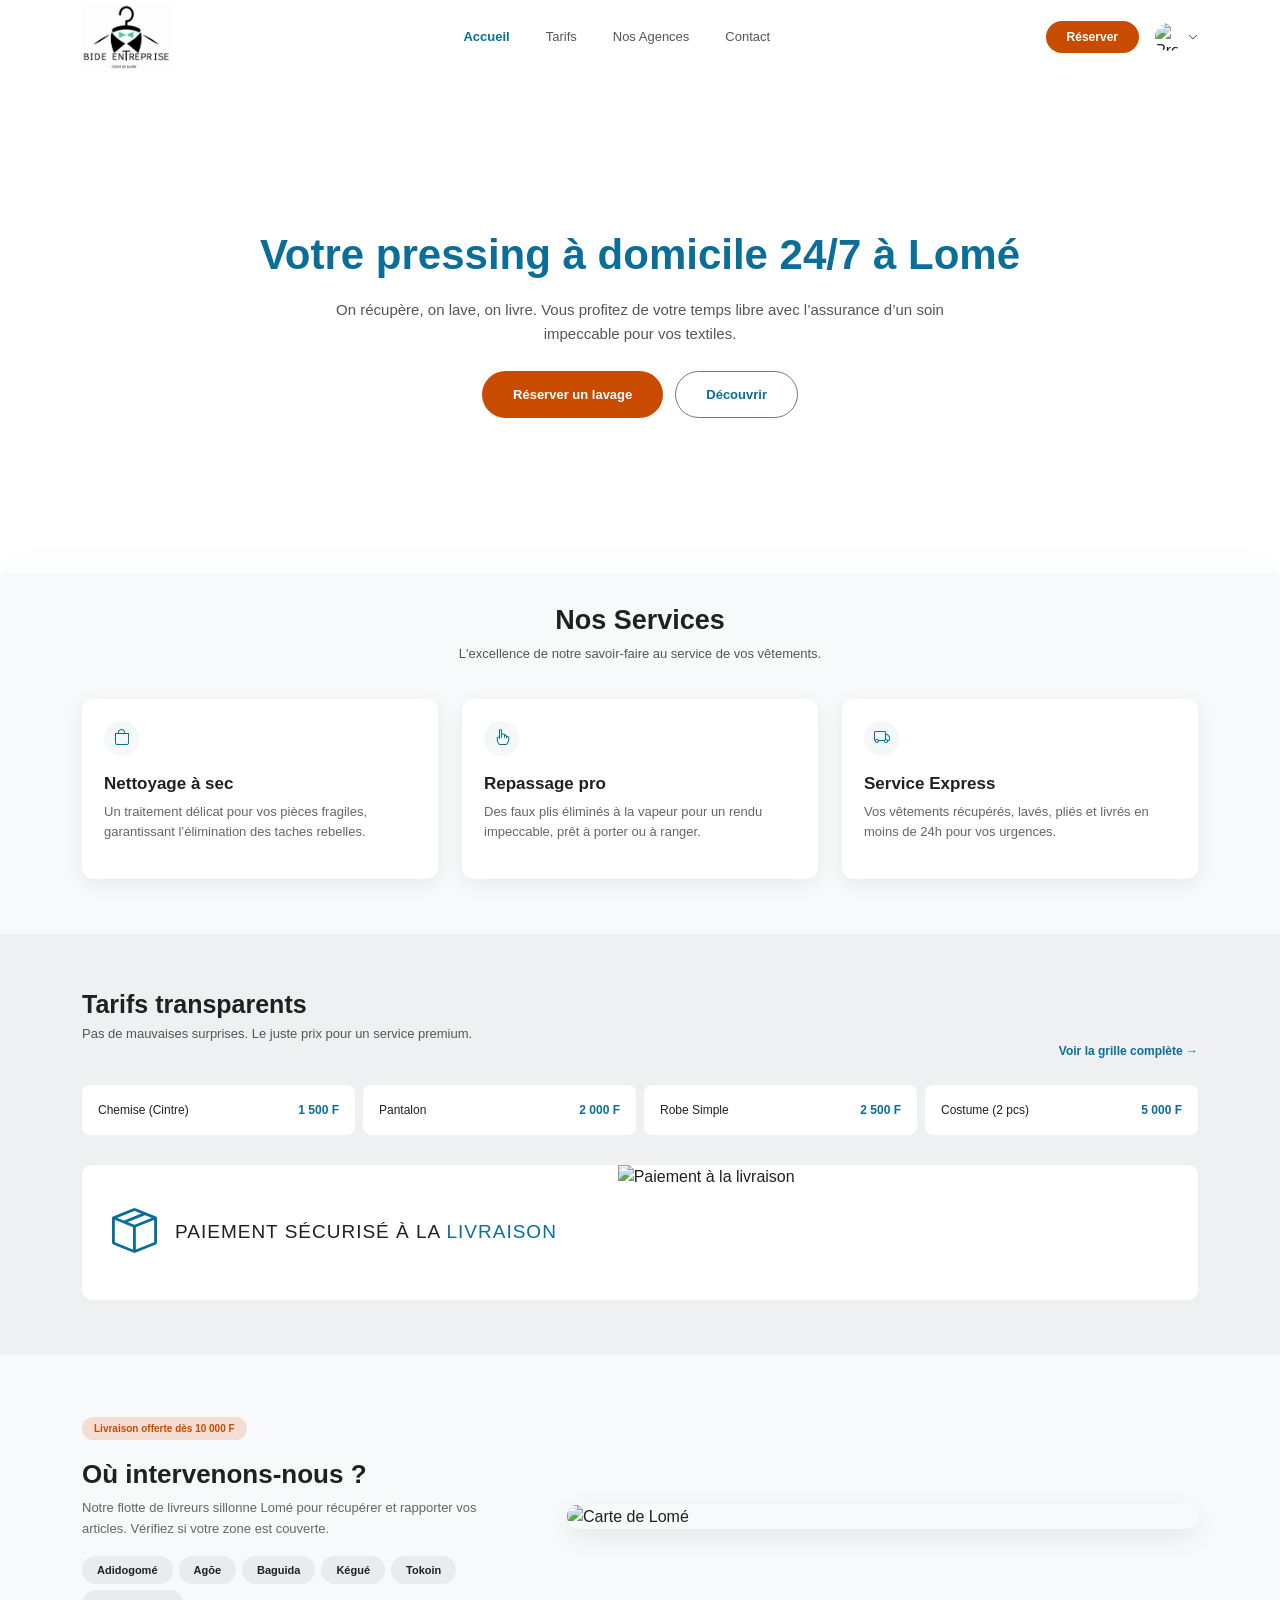
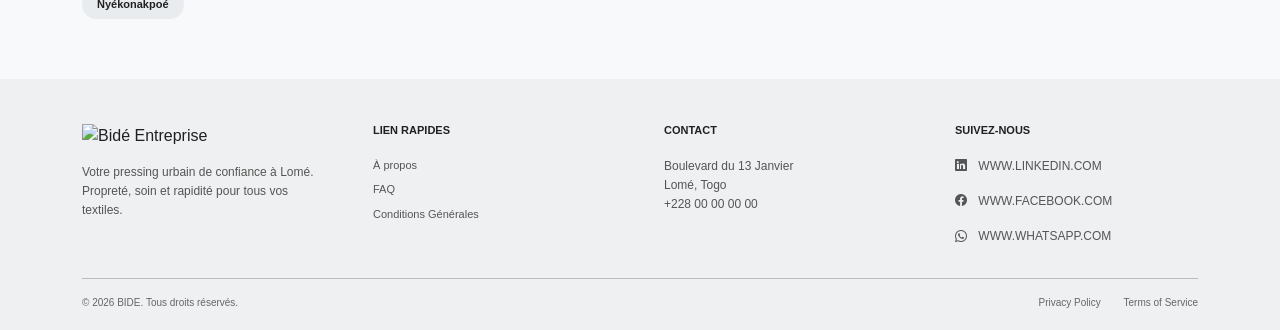
==== pages/index.html @ 41cef6f1 "création de site vitrine" ====
<!DOCTYPE html>
<html lang="fr">

<head>
    <meta charset="UTF-8">
    <meta name="viewport" content="width=device-width, initial-scale=1.0">

    <title>Bidé Entreprise</title>

    <!-- Bootstrap -->
    <link
        href="https://cdn.jsdelivr.net/npm/bootstrap@5.3.3/dist/css/bootstrap.min.css"
        rel="stylesheet"
    >

    <!-- Bootstrap Icons -->
    <link
        rel="stylesheet"
        href="https://cdn.jsdelivr.net/npm/bootstrap-icons@1.11.3/font/bootstrap-icons.min.css"
    >

    <!-- CSS personnalisé -->
    <link rel="stylesheet" href="../css/vitrine.css"> 
    <link rel="stylesheet" href="../css/nav-bar.css"
</head>

<body>

<!-- =========================
     NAVBAR
========================= -->

<nav class="navbar navbar-expand-lg bg-white">
    <div class="container">

        <!-- Logo -->
        <a class="navbar-brand" href="#">
            <img src="../assets/logo.png" alt="Bidé Entreprise" class="logo">
        </a>

        <!-- Bouton mobile -->
        <button
            class="navbar-toggler"
            type="button"
            data-bs-toggle="collapse"
            data-bs-target="#mainNavbar"
        >
            <span class="navbar-toggler-icon"></span>
        </button>

        <!-- Menu -->
        <div class="collapse navbar-collapse" id="mainNavbar">

            <ul class="navbar-nav mx-auto">

                <li class="nav-item">
                    <a class="nav-link active" href="#">
                        Accueil
                    </a>
                </li>

                <li class="nav-item">
                    <a class="nav-link" href="#">
                        Tarifs
                    </a>
                </li>

                <li class="nav-item">
                    <a class="nav-link" href="#">
                        Nos Agences
                    </a>
                </li>

                <li class="nav-item">
                    <a class="nav-link" href="#">
                        Contact
                    </a>
                </li>

            </ul>

            <!-- Partie droite -->
            <div class="navbar-right d-flex align-items-center gap-3">

                <a href="#" class="btn-reserver">
                    Réserver
                </a>

                <div class="profile">
                    <img src="images/avatar.jpg" alt="Profil">
                    <i class="bi bi-chevron-down"></i>
                </div>

            </div>

        </div>
    </div>
</nav>


<!-- =========================
     HERO
========================= -->

<section class="hero">

    <!-- Vidéo de fond -->
    <video class="hero-video" autoplay muted loop playsinline>
        <source src="../assets/video.mp4" type="video/mp4">
        Votre navigateur ne supporte pas la vidéo.
    </video>

    <!-- Voile par-dessus la vidéo -->
    <div class="hero-overlay"></div>

    <!-- Contenu -->
    <div class="container hero-content">

        <h1>
            Votre pressing à domicile 24/7 à Lomé
        </h1>

        <p>
            On récupère, on lave, on livre. Vous profitez de votre temps
            libre avec l’assurance d’un soin impeccable pour vos textiles.
        </p>

        <div class="hero-buttons">

            <a href="#" class="btn btn-primary-custom">
                Réserver un lavage
            </a>

            <a href="#" class="btn btn-outline-custom">
                Découvrir
            </a>

        </div>

    </div>

</section>


<!-- =========================
     SERVICES
========================= -->

<section class="services-section">

    <div class="container">

        <div class="section-title text-center">

            <h2>Nos Services</h2>

            <p>
                L'excellence de notre savoir-faire au service de vos vêtements.
            </p>

        </div>

        <div class="row g-4">

            <!-- Service 1 -->
            <div class="col-md-6 col-lg-4">

                <div class="service-card">

                    <div class="service-icon">
                        <i class="bi bi-bag"></i>
                    </div>

                    <h3>Nettoyage à sec</h3>

                    <p>
                        Un traitement délicat pour vos pièces fragiles,
                        garantissant l’élimination des taches rebelles.
                    </p>

                </div>

            </div>


            <!-- Service 2 -->
            <div class="col-md-6 col-lg-4">

                <div class="service-card">

                    <div class="service-icon">
                        <i class="bi bi-hand-index"></i>
                    </div>

                    <h3>Repassage pro</h3>

                    <p>
                        Des faux plis éliminés à la vapeur pour un rendu
                        impeccable, prêt à porter ou à ranger.
                    </p>

                </div>

            </div>


            <!-- Service 3 -->
            <div class="col-md-6 col-lg-4">

                <div class="service-card">

                    <div class="service-icon">
                        <i class="bi bi-truck"></i>
                    </div>

                    <h3>Service Express</h3>

                    <p>
                        Vos vêtements récupérés, lavés, pliés et livrés
                        en moins de 24h pour vos urgences.
                    </p>

                </div>

            </div>

        </div>

    </div>

</section>


<!-- =========================
     TARIFS
========================= -->

<section class="pricing-section">

    <div class="container">

        <div class="pricing-header">

            <div>
                <h2>Tarifs transparents</h2>

                <p>
                    Pas de mauvaises surprises. Le juste prix pour un service premium.
                </p>
            </div>

            <a href="#">
                Voir la grille complète →
            </a>

        </div>


        <div class="row g-2">

            <div class="col-6 col-lg-3">
                <div class="price-card">
                    <span>Chemise (Cintre)</span>
                    <strong>1 500 F</strong>
                </div>
            </div>

            <div class="col-6 col-lg-3">
                <div class="price-card">
                    <span>Pantalon</span>
                    <strong>2 000 F</strong>
                </div>
            </div>

            <div class="col-6 col-lg-3">
                <div class="price-card">
                    <span>Robe Simple</span>
                    <strong>2 500 F</strong>
                </div>
            </div>

            <div class="col-6 col-lg-3">
                <div class="price-card">
                    <span>Costume (2 pcs)</span>
                    <strong>5 000 F</strong>
                </div>
            </div>

        </div>


        <!-- Paiement -->
        <div class="payment-banner">

            <div class="payment-content">

                <div class="payment-icon">
                    <i class="bi bi-box-seam"></i>
                </div>

                <div>
                    <h3>
                        PAIEMENT SÉCURISÉ À LA
                        <span>LIVRAISON</span>
                    </h3>
                </div>

            </div>

            <img
                src="images/paiement-livraison.png"
                alt="Paiement à la livraison"
            >

        </div>

    </div>

</section>


<!-- =========================
     ZONE D'INTERVENTION
========================= -->

<section class="location-section">

    <div class="container">

        <div class="row align-items-center g-5">

            <div class="col-lg-5">

                <span class="location-badge">
                    Livraison offerte dès 10 000 F
                </span>

                <h2>
                    Où intervenons-nous ?
                </h2>

                <p>
                    Notre flotte de livreurs sillonne Lomé pour récupérer
                    et rapporter vos articles. Vérifiez si votre zone est couverte.
                </p>

                <div class="zones">

                    <span>Adidogomé</span>
                    <span>Agōe</span>
                    <span>Baguida</span>
                    <span>Kégué</span>
                    <span>Tokoin</span>
                    <span>Nyékonakpoé</span>

                </div>

            </div>


            <div class="col-lg-7">

                <div class="map-container">

                    <img
                        src="images/map.png"
                        alt="Carte de Lomé"
                    >

                </div>

            </div>

        </div>

    </div>

</section>


<!-- =========================
     FOOTER
========================= -->

<footer class="footer">

    <div class="container">

        <div class="row g-5">

            <!-- Logo -->
            <div class="col-lg-3">

                <img
                    src="images/logo.png"
                    alt="Bidé Entreprise"
                    class="footer-logo"
                >

                <p>
                    Votre pressing urbain de confiance à Lomé.
                    Propreté, soin et rapidité pour tous vos textiles.
                </p>

            </div>


            <!-- Liens -->
            <div class="col-lg-3">

                <h4>LIEN RAPIDES</h4>

                <ul>
                    <li>À propos</li>
                    <li>FAQ</li>
                    <li>Conditions Générales</li>
                </ul>

            </div>


            <!-- Contact -->
            <div class="col-lg-3">

                <h4>CONTACT</h4>

                <p>
                    Boulevard du 13 Janvier<br>
                    Lomé, Togo<br>
                    +228 00 00 00 00
                </p>

            </div>


            <!-- Réseaux -->
            <div class="col-lg-3">

                <h4>SUIVEZ-NOUS</h4>

                <p>
                    <i class="bi bi-linkedin"></i>
                    WWW.LINKEDIN.COM
                </p>

                <p>
                    <i class="bi bi-facebook"></i>
                    WWW.FACEBOOK.COM
                </p>

                <p>
                    <i class="bi bi-whatsapp"></i>
                    WWW.WHATSAPP.COM
                </p>

            </div>

        </div>


        <hr>

        <div class="footer-bottom">

            <span>
                © 2026 BIDE. Tous droits réservés.
            </span>

            <div>
                <a href="#">Privacy Policy</a>
                <a href="#">Terms of Service</a>
            </div>

        </div>

    </div>

</footer>


<!-- Bootstrap JS -->
<script
    src="https://cdn.jsdelivr.net/npm/bootstrap@5.3.3/dist/js/bootstrap.bundle.min.js">
</script>

</body>
</html>
---- css/vitrine.css ----
/* =========================
   VARIABLES
========================= */

:root {
    --primary: #0B6E99;
    --orange: #C94B00;
    --dark: #202020;
    --text: #555;
    --light: #f5f7f8;
}


/* =========================
   GENERAL
========================= */

* {
    box-sizing: border-box;
}

body {
    margin: 0;
    font-family: Arial, sans-serif;
    color: var(--dark);
    background: #fff;
}

a {
    text-decoration: none;
}

/* =========================
   HERO
========================= */

.hero {
    min-height: 500px;
    position: relative;
    overflow: hidden;

    display: flex;
    align-items: center;
    justify-content: center;

    text-align: center;
}

.hero-video {
    position: absolute;

    top: 0;
    left: 0;

    width: 100%;
    height: 100%;

    object-fit: cover;

    z-index: 0;
}

.hero-overlay {
    position: absolute;

    top: 0;
    left: 0;

    width: 100%;
    height: 100%;

    background: rgba(255, 255, 255, 0.65);

    z-index: 1;
}

.hero-content {
    position: relative;
    z-index: 2;
}


.hero h1 {
    color: var(--primary);
    font-size: 42px;
    font-weight: 800;
    margin-bottom: 18px;
}

.hero p {
    max-width: 650px;
    margin: 0 auto 25px;
    color: #555;
    font-size: 15px;
    line-height: 1.6;
}

.hero-buttons {
    display: flex;
    justify-content: center;
    gap: 12px;
}

.btn-primary-custom {
    background: var(--orange);
    color: #fff;
    padding: 13px 30px;
    border-radius: 30px;
    font-size: 13px;
    font-weight: 600;
}

.btn-outline-custom {
    border: 1px solid #777;
    color: var(--primary);
    background: #fff;
    padding: 13px 30px;
    border-radius: 30px;
    font-size: 13px;
    font-weight: 600;
}

.btn-primary-custom:hover {
    background: #a93e00;
    color: #fff;
}


/* =========================
   SERVICES
========================= */

.services-section {
    background: #f7f9fa;
    padding: 55px 0;
    border-radius: 35px 35px 0 0;
    margin-top: -25px;
    position: relative;
}

.section-title {
    margin-bottom: 35px;
}

.section-title h2 {
    font-size: 27px;
    font-weight: 700;
}

.section-title p {
    font-size: 13px;
    color: var(--text);
}


.service-card {
    background: #fff;
    padding: 22px;
    border-radius: 12px;
    height: 100%;

    box-shadow: 0 5px 20px rgba(0,0,0,0.07);
}

.service-icon {
    width: 35px;
    height: 35px;

    border-radius: 50%;

    background: #f4f8f9;

    display: flex;
    align-items: center;
    justify-content: center;

    color: var(--primary);

    margin-bottom: 18px;
}

.service-card h3 {
    font-size: 17px;
    font-weight: 700;
}

.service-card p {
    font-size: 13px;
    color: #666;
    line-height: 1.5;
}


/* =========================
   TARIFS
========================= */

.pricing-section {
    background: #eef0f1;
    padding: 55px 0;
}

.pricing-header {
    display: flex;
    justify-content: space-between;
    align-items: end;

    margin-bottom: 25px;
}

.pricing-header h2 {
    font-size: 25px;
    font-weight: 700;
    margin-bottom: 5px;
}

.pricing-header p {
    font-size: 13px;
    color: #555;
}

.pricing-header a {
    color: var(--primary);
    font-size: 12px;
    font-weight: 600;
}


/* Price card */

.price-card {
    background: #fff;
    padding: 16px;

    border-radius: 8px;

    display: flex;
    align-items: center;
    justify-content: space-between;

    font-size: 12px;
}

.price-card strong {
    color: var(--primary);
}


/* =========================
   PAYMENT
========================= */

.payment-banner {
    margin-top: 30px;

    background: #fff;

    border-radius: 10px;

    min-height: 135px;

    overflow: hidden;

    display: flex;
    align-items: center;
    justify-content: space-between;
}

.payment-content {
    display: flex;
    align-items: center;
    gap: 18px;

    padding-left: 30px;
}

.payment-icon {
    color: var(--primary);
    font-size: 45px;
}

.payment-content h3 {
    font-size: 19px;
    letter-spacing: 1px;
    margin: 0;
}

.payment-content h3 span {
    color: var(--primary);
}

.payment-banner > img {
    width: 52%;
    height: 135px;

    object-fit: cover;
}


/* =========================
   LOCATION
========================= */

.location-section {
    background: #f7f9fa;
    padding: 60px 0;
}

.location-badge {
    background: #f4ded4;
    color: var(--orange);

    padding: 6px 12px;
    border-radius: 15px;

    font-size: 10px;
    font-weight: 600;
}

.location-section h2 {
    font-size: 26px;
    font-weight: 700;
    margin-top: 20px;
}

.location-section p {
    color: #666;
    font-size: 13px;
    line-height: 1.6;
}

.zones {
    display: flex;
    flex-wrap: wrap;
    gap: 6px;
}

.zones span {
    background: #e9ecef;
    padding: 6px 15px;

    border-radius: 15px;

    font-size: 11px;
    font-weight: 600;
}

.map-container {
    border-radius: 15px;
    overflow: hidden;

    box-shadow: 0 8px 25px rgba(0,0,0,0.08);
}

.map-container img {
    width: 100%;
    height: 300px;

    object-fit: cover;
}


/* =========================
   FOOTER
========================= */

.footer {
    background: #eef0f1;
    padding: 45px 0 20px;
}

.footer-logo {
    width: 80px;
    margin-bottom: 15px;
}

.footer p {
    font-size: 12px;
    color: #555;
    line-height: 1.6;
}

.footer h4 {
    font-size: 11px;
    font-weight: 700;
    margin-bottom: 20px;
}

.footer ul {
    list-style: none;
    padding: 0;
}

.footer li {
    font-size: 11px;
    color: #555;
    margin-bottom: 8px;
}

.footer i {
    margin-right: 8px;
}

.footer-bottom {
    display: flex;
    justify-content: space-between;

    font-size: 10px;
    color: #666;
}

.footer-bottom a {
    color: #666;
    margin-left: 20px;
}


/* =========================
   RESPONSIVE
========================= */

@media (max-width: 991px) {

    .navbar {
        height: auto;
        padding: 10px 0;
    }

    .navbar-nav {
        gap: 5px;
        margin: 15px 0 !important;
    }

    .navbar-right {
        padding-bottom: 15px;
    }

    .hero h1 {
        font-size: 32px;
    }

    .payment-banner > img {
        width: 45%;
    }

}


@media (max-width: 767px) {

    .hero {
        min-height: 500px;
    }

    .hero h1 {
        font-size: 28px;
    }

    .hero p {
        font-size: 13px;
    }

    .hero-buttons {
        flex-direction: column;
        align-items: center;
    }

    .pricing-header {
        display: block;
    }

    .pricing-header a {
        display: inline-block;
        margin-top: 10px;
    }

    .payment-banner {
        display: block;
    }

    .payment-content {
        padding: 25px;
    }

    .payment-banner > img {
        width: 100%;
        height: 150px;
    }

    .footer-bottom {
        display: block;
    }

    .footer-bottom div {
        margin-top: 10px;
    }

}
---- css/nav-bar.css ----
.navbar {
    height: 74px;
    padding: 0;
}

.logo {
    width: 90px;
    height: auto;
}

.navbar-nav {
    gap: 20px;
}

.nav-link {
    color: #555 !important;
    font-size: 13px;
    font-weight: 500;
}

.nav-link:hover,
.nav-link.active {
    color: var(--primary) !important;
    font-weight: 700;
}

.btn-reserver {
    background: var(--orange);
    color: #fff;
    padding: 7px 21px;
    border-radius: 30px;
    font-size: 12px;
    font-weight: 600;
}

.btn-reserver:hover {
    background: #a93e00;
    color: #fff;
}

.profile {
    display: flex;
    align-items: center;
    gap: 5px;
}

.profile img {
    width: 28px;
    height: 28px;
    border-radius: 50%;
    object-fit: cover;
}

.profile i {
    font-size: 10px;
}
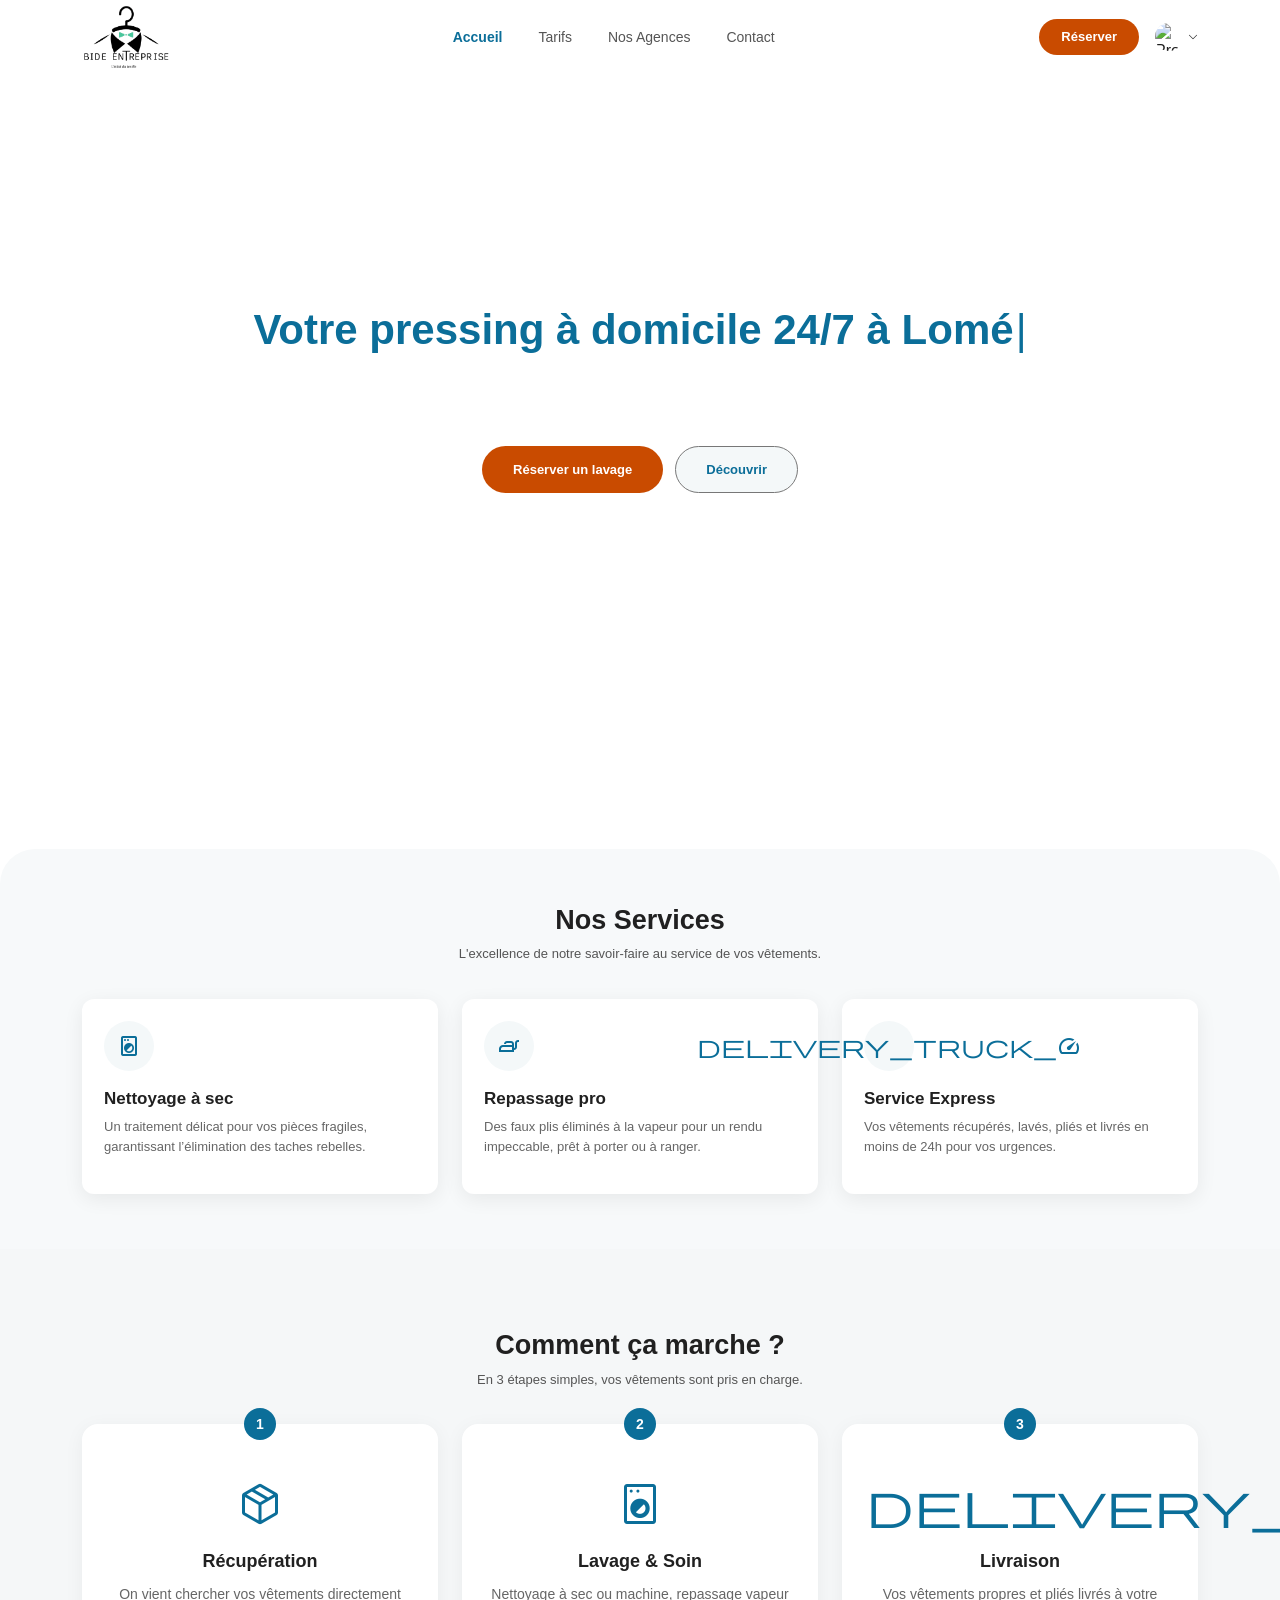
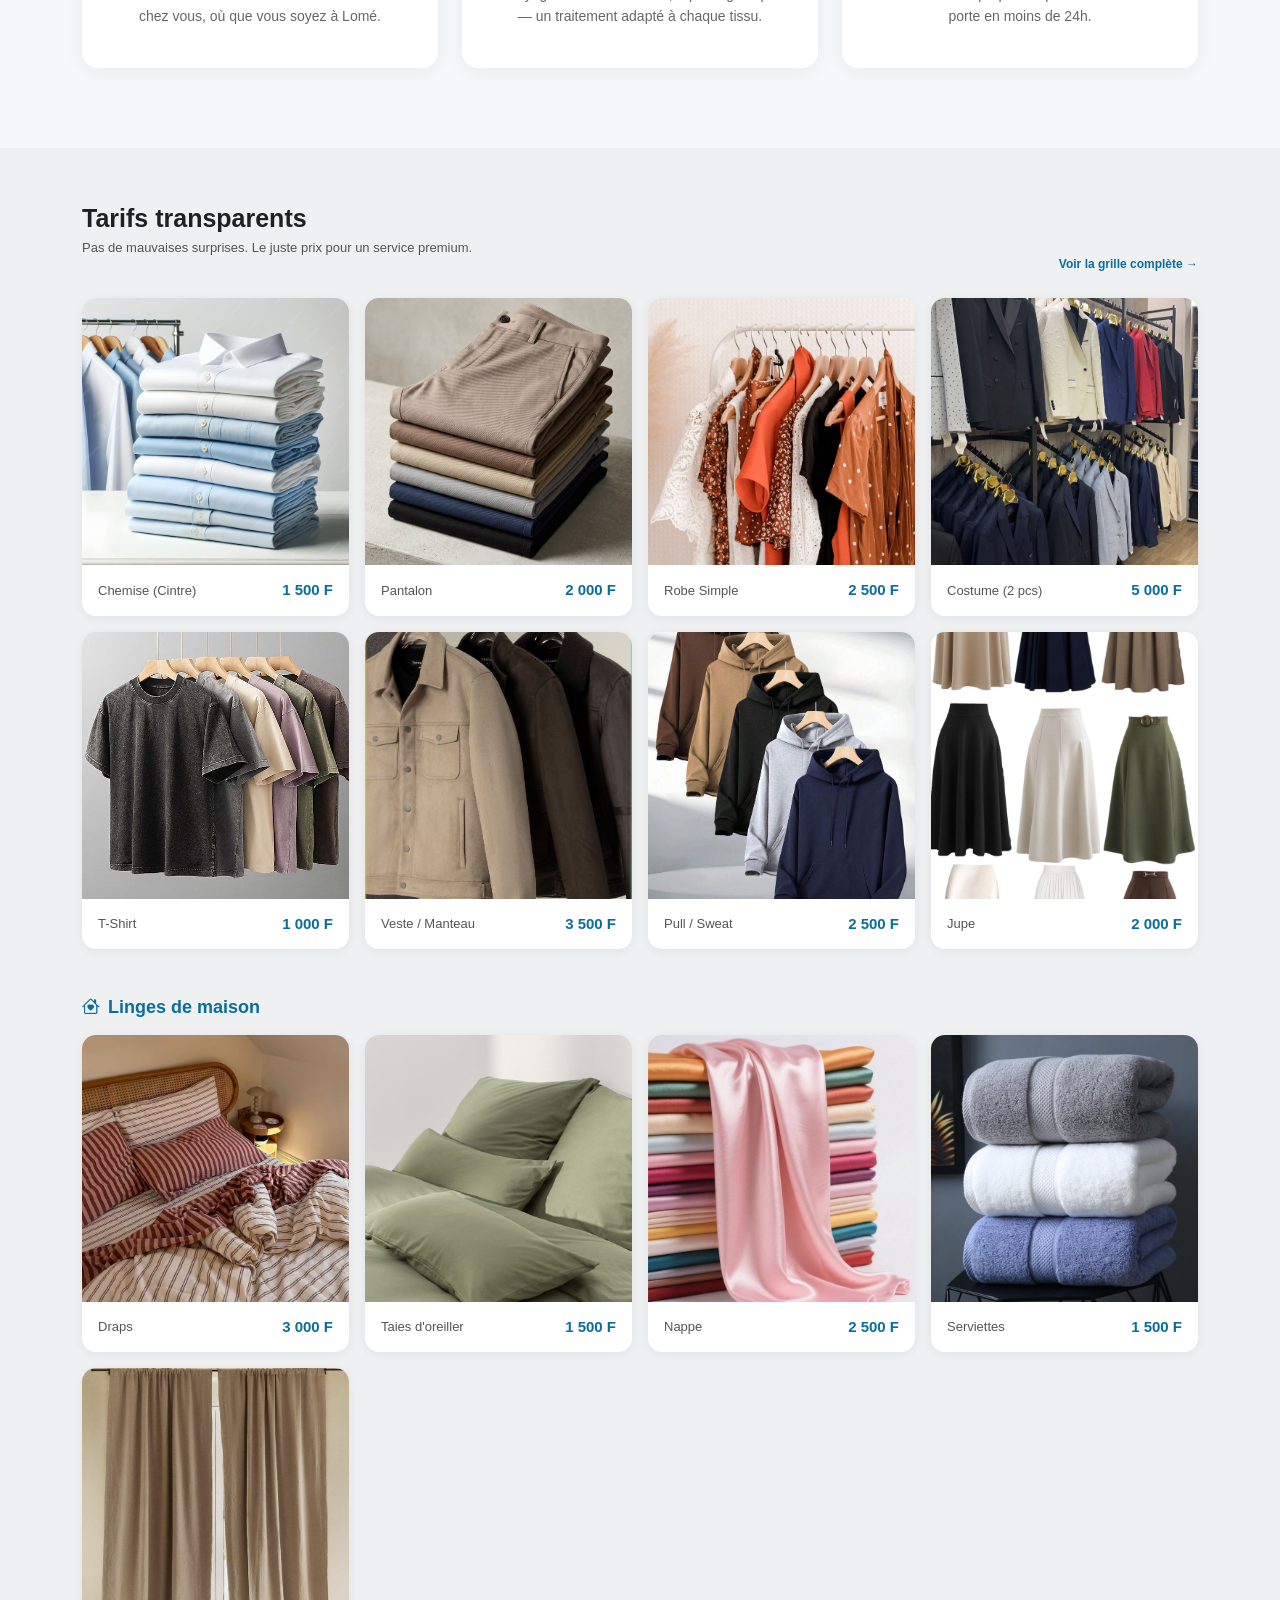
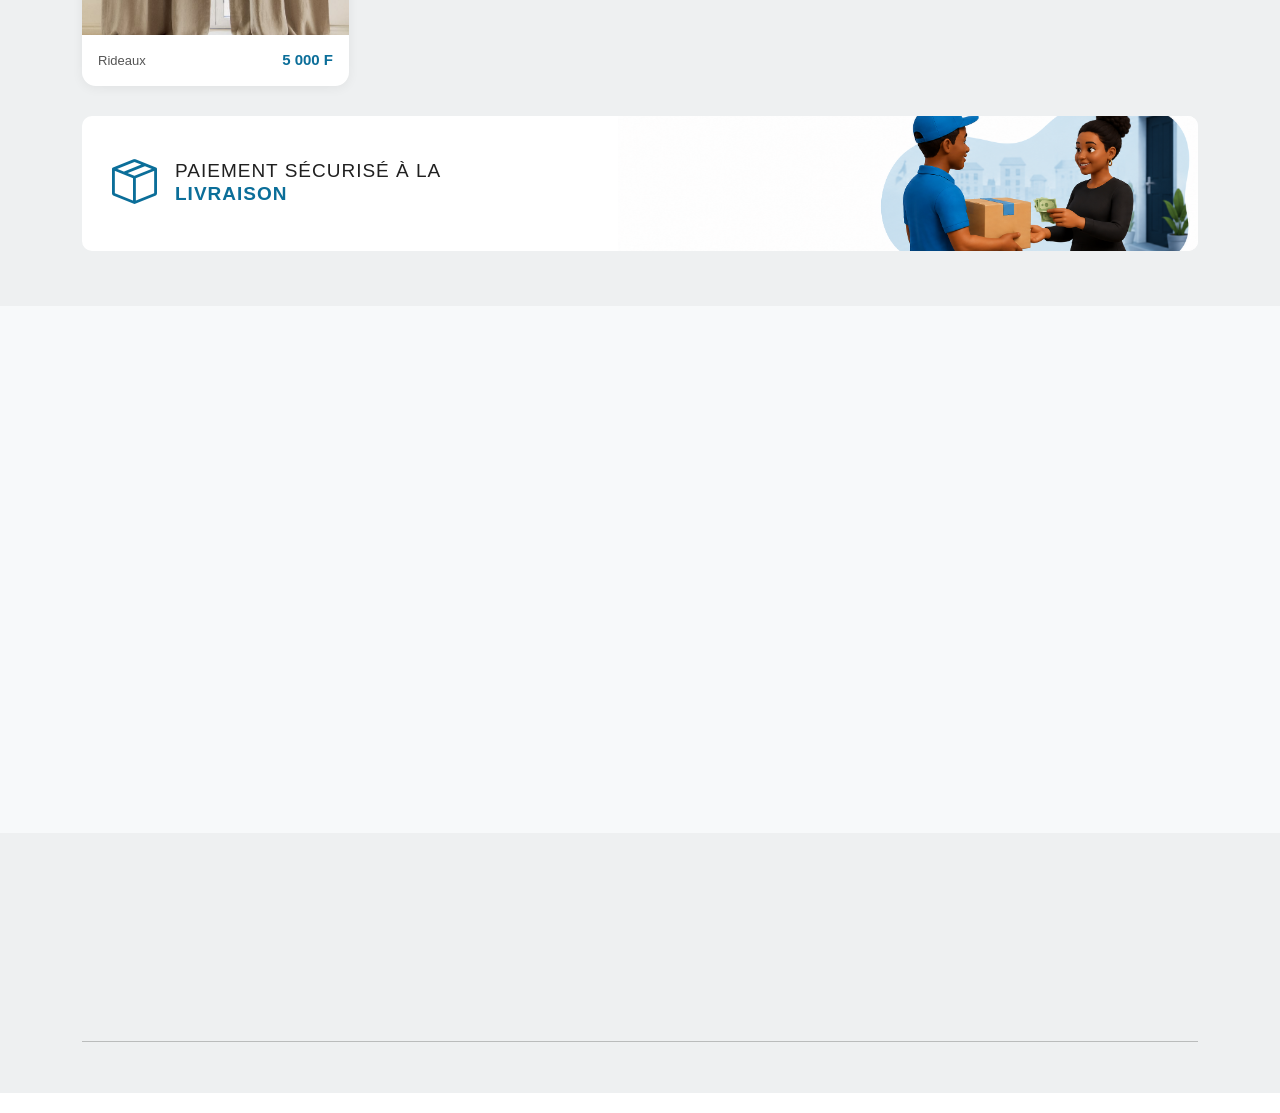
==== commit 5f2632c5: "Ajout de la section how section et restructure html" ====
--- a/pages/index.html
+++ b/pages/index.html
@@ -5,7 +5,20 @@
     <meta charset="UTF-8">
     <meta name="viewport" content="width=device-width, initial-scale=1.0">
 
-    <title>Bidé Entreprise</title>
+    <title>Bidé | Pressing à domicile 24/7 à Lomé</title>
+    <meta name="description" content="Service de pressing à domicile disponible 24h/24 à Lomé. Nettoyage à sec, repassage professionnel et livraison express.">
+    <meta property="og:title" content="Bidé — Pressing à domicile 24/7 à Lomé">
+    <meta property="og:description" content="On récupère, on lave, on livre. Votre pressing urbain de confiance.">
+    <meta property="og:type" content="website">
+    <meta name="theme-color" content="#0B6E99">
+
+    <link rel="icon" href="../assets/logo.png" type="image/png">
+
+    <!-- Fonts -->
+    <link rel="preconnect" href="https://fonts.googleapis.com">
+    <link rel="preconnect" href="https://fonts.gstatic.com" crossorigin>
+    <link href="https://fonts.googleapis.com/css2?family=Outfit:wght@300;400;500;600;700;800&display=swap" rel="stylesheet">
+    <link rel="stylesheet" href="https://fonts.googleapis.com/css2?family=Material+Symbols+Outlined" />
 
     <!-- Bootstrap -->
     <link
@@ -21,7 +34,7 @@
 
     <!-- CSS personnalisé -->
     <link rel="stylesheet" href="../css/vitrine.css"> 
-    <link rel="stylesheet" href="../css/nav-bar.css"
+    <link rel="stylesheet" href="../css/nav-bar.css">
 </head>
 
 <body>
@@ -54,25 +67,25 @@
             <ul class="navbar-nav mx-auto">
 
                 <li class="nav-item">
-                    <a class="nav-link active" href="#">
+                    <a class="nav-link active" href="#hero">
                         Accueil
                     </a>
                 </li>
 
                 <li class="nav-item">
-                    <a class="nav-link" href="#">
+                    <a class="nav-link" href="#tarifs">
                         Tarifs
                     </a>
                 </li>
 
                 <li class="nav-item">
-                    <a class="nav-link" href="#">
+                    <a class="nav-link" href="#agences">
                         Nos Agences
                     </a>
                 </li>
 
                 <li class="nav-item">
-                    <a class="nav-link" href="#">
+                    <a class="nav-link" href="#contact">
                         Contact
                     </a>
                 </li>
@@ -102,7 +115,7 @@
      HERO
 ========================= -->
 
-<section class="hero">
+<section class="hero" id="hero">
 
     <!-- Vidéo de fond -->
     <video class="hero-video" autoplay muted loop playsinline>
@@ -110,14 +123,11 @@
         Votre navigateur ne supporte pas la vidéo.
     </video>
 
-    <!-- Voile par-dessus la vidéo -->
-    <div class="hero-overlay"></div>
-
     <!-- Contenu -->
-    <div class="container hero-content">
-
-        <h1>
-            Votre pressing à domicile 24/7 à Lomé
+    <div id="main-content" class="container hero-content">
+
+        <h1 class="hero-typewriter" data-text="Votre pressing à domicile 24/7 à Lomé">
+            <span class="typewriter-text"></span><span class="typewriter-cursor">|</span>
         </h1>
 
         <p>
@@ -146,7 +156,7 @@
      SERVICES
 ========================= -->
 
-<section class="services-section">
+<section class="services-section" id="services">
 
     <div class="container">
 
@@ -168,7 +178,7 @@
                 <div class="service-card">
 
                     <div class="service-icon">
-                        <i class="bi bi-bag"></i>
+                      <span class="material-symbols-outlined">local_laundry_service</span>
                     </div>
 
                     <h3>Nettoyage à sec</h3>
@@ -189,7 +199,7 @@
                 <div class="service-card">
 
                     <div class="service-icon">
-                        <i class="bi bi-hand-index"></i>
+                        <span class="material-symbols-outlined">iron</span>
                     </div>
 
                     <h3>Repassage pro</h3>
@@ -210,8 +220,8 @@
                 <div class="service-card">
 
                     <div class="service-icon">
-                        <i class="bi bi-truck"></i>
-                    </div>
+                      <span class="material-symbols-outlined">delivery_truck_speed</span> 
+                   </div>
 
                     <h3>Service Express</h3>
 
@@ -232,10 +242,68 @@
 
 
 <!-- =========================
+     COMMENT ÇA MARCHE
+========================= -->
+
+<section class="how-section">
+
+    <div class="container">
+
+        <div class="section-title text-center">
+            <h2>Comment ça marche ?</h2>
+            <p>En 3 étapes simples, vos vêtements sont pris en charge.</p>
+        </div>
+
+        <div class="row g-4 align-items-start">
+
+            <!-- Étape 1 -->
+            <div class="col-4">
+                <div class="how-card text-center">
+                    <div class="how-step">1</div>
+                    <div class="how-icon">
+                        <span class="material-symbols-outlined">package_2</span>
+                    </div>
+                    <h3>Récupération</h3>
+                    <p>On vient chercher vos vêtements directement chez vous, où que vous soyez à Lomé.</p>
+                </div>
+            </div>
+
+            <!-- Étape 2 -->
+            <div class="col-4">
+                <div class="how-card text-center">
+                    <div class="how-step">2</div>
+                    <div class="how-icon">
+                        <span class="material-symbols-outlined">local_laundry_service</span>
+                    </div>
+                    <h3>Lavage & Soin</h3>
+                    <p>Nettoyage à sec ou machine, repassage vapeur — un traitement adapté à chaque tissu.</p>
+                </div>
+            </div>
+
+            <!-- Étape 3 -->
+            <div class="col-4">
+                <div class="how-card text-center">
+                    <div class="how-step">3</div>
+                    <div class="how-icon">
+                        <span class="material-symbols-outlined">delivery_truck_speed</span>
+                    </div>
+                    <h3>Livraison</h3>
+                    <p>Vos vêtements propres et pliés livrés à votre porte en moins de 24h.</p>
+                </div>
+            </div>
+
+        </div>
+
+    </div>
+
+</section>
+
+
+<!-- =========================
      TARIFS
 ========================= -->
 
-<section class="pricing-section">
+<section class="pricing-section" id="tarifs">
 
     <div class="container">
 
@@ -256,33 +324,172 @@
         </div>
 
 
-        <div class="row g-2">
-
-            <div class="col-6 col-lg-3">
-                <div class="price-card">
-                    <span>Chemise (Cintre)</span>
-                    <strong>1 500 F</strong>
-                </div>
-            </div>
-
-            <div class="col-6 col-lg-3">
-                <div class="price-card">
-                    <span>Pantalon</span>
-                    <strong>2 000 F</strong>
-                </div>
-            </div>
-
-            <div class="col-6 col-lg-3">
-                <div class="price-card">
-                    <span>Robe Simple</span>
-                    <strong>2 500 F</strong>
-                </div>
-            </div>
-
-            <div class="col-6 col-lg-3">
-                <div class="price-card">
-                    <span>Costume (2 pcs)</span>
-                    <strong>5 000 F</strong>
+        <!-- Vêtements -->
+        <div class="row g-3">
+
+            <div class="col-6 col-lg-3">
+                <div class="price-card">
+                    <div class="price-card-img">
+                        <img src="../assets/chemise.jpg" alt="Chemise">
+                    </div>
+                    <div class="price-card-info">
+                        <span>Chemise (Cintre)</span>
+                        <strong>1 500 F</strong>
+                    </div>
+                </div>
+            </div>
+
+            <div class="col-6 col-lg-3">
+                <div class="price-card">
+                    <div class="price-card-img">
+                        <img src="../assets/pantalon.jpg" alt="Pantalon">
+                    </div>
+                    <div class="price-card-info">
+                        <span>Pantalon</span>
+                        <strong>2 000 F</strong>
+                    </div>
+                </div>
+            </div>
+
+            <div class="col-6 col-lg-3">
+                <div class="price-card">
+                    <div class="price-card-img">
+                        <img src="../assets/robe.jpg" alt="Robe">
+                    </div>
+                    <div class="price-card-info">
+                        <span>Robe Simple</span>
+                        <strong>2 500 F</strong>
+                    </div>
+                </div>
+            </div>
+
+            <div class="col-6 col-lg-3">
+                <div class="price-card">
+                    <div class="price-card-img">
+                        <img src="../assets/costume.jpg" alt="Costume">
+                    </div>
+                    <div class="price-card-info">
+                        <span>Costume (2 pcs)</span>
+                        <strong>5 000 F</strong>
+                    </div>
+                </div>
+            </div>
+
+            <div class="col-6 col-lg-3">
+                <div class="price-card">
+                    <div class="price-card-img">
+                        <img src="../assets/t-shirt.jpg" alt="T-shirt">
+                    </div>
+                    <div class="price-card-info">
+                        <span>T-Shirt</span>
+                        <strong>1 000 F</strong>
+                    </div>
+                </div>
+            </div>
+
+            <div class="col-6 col-lg-3">
+                <div class="price-card">
+                    <div class="price-card-img">
+                        <img src="../assets/veste.jpg" alt="Veste">
+                    </div>
+                    <div class="price-card-info">
+                        <span>Veste / Manteau</span>
+                        <strong>3 500 F</strong>
+                    </div>
+                </div>
+            </div>
+
+            <div class="col-6 col-lg-3">
+                <div class="price-card">
+                    <div class="price-card-img">
+                        <img src="../assets/pull.jpg" alt="Pull">
+                    </div>
+                    <div class="price-card-info">
+                        <span>Pull / Sweat</span>
+                        <strong>2 500 F</strong>
+                    </div>
+                </div>
+            </div>
+
+            <div class="col-6 col-lg-3">
+                <div class="price-card">
+                    <div class="price-card-img">
+                        <img src="../assets/jupe.jpg" alt="Jupe">
+                    </div>
+                    <div class="price-card-info">
+                        <span>Jupe</span>
+                        <strong>2 000 F</strong>
+                    </div>
+                </div>
+            </div>
+
+        </div>
+
+
+        <!-- Linges de maison -->
+        <h3 class="mt-5 mb-3" style="color: var(--primary); font-size: 18px; font-weight: 600;">
+            <i class="bi bi-house-heart me-2"></i>Linges de maison
+        </h3>
+
+        <div class="row g-3">
+
+            <div class="col-6 col-lg-3">
+                <div class="price-card">
+                    <div class="price-card-img">
+                        <img src="../assets/drap.jpg" alt="Draps">
+                    </div>
+                    <div class="price-card-info">
+                        <span>Draps</span>
+                        <strong>3 000 F</strong>
+                    </div>
+                </div>
+            </div>
+
+            <div class="col-6 col-lg-3">
+                <div class="price-card">
+                    <div class="price-card-img">
+                        <img src="../assets/taie.jpg" alt="Taies d'oreiller">
+                    </div>
+                    <div class="price-card-info">
+                        <span>Taies d'oreiller</span>
+                        <strong>1 500 F</strong>
+                    </div>
+                </div>
+            </div>
+
+            <div class="col-6 col-lg-3">
+                <div class="price-card">
+                    <div class="price-card-img">
+                        <img src="../assets/nappe.jpg" alt="Nappe">
+                    </div>
+                    <div class="price-card-info">
+                        <span>Nappe</span>
+                        <strong>2 500 F</strong>
+                    </div>
+                </div>
+            </div>
+
+            <div class="col-6 col-lg-3">
+                <div class="price-card">
+                    <div class="price-card-img">
+                        <img src="../assets/serviette.jpg" alt="Serviettes">
+                    </div>
+                    <div class="price-card-info">
+                        <span>Serviettes</span>
+                        <strong>1 500 F</strong>
+                    </div>
+                </div>
+            </div>
+
+            <div class="col-6 col-lg-3">
+                <div class="price-card">
+                    <div class="price-card-img">
+                        <img src="../assets/rideau.jpg" alt="Rideaux">
+                    </div>
+                    <div class="price-card-info">
+                        <span>Rideaux</span>
+                        <strong>5 000 F</strong>
+                    </div>
                 </div>
             </div>
 
@@ -300,7 +507,7 @@
 
                 <div>
                     <h3>
-                        PAIEMENT SÉCURISÉ À LA
+                        PAIEMENT SÉCURISÉ À LA<br>
                         <span>LIVRAISON</span>
                     </h3>
                 </div>
@@ -308,7 +515,7 @@
             </div>
 
             <img
-                src="images/paiement-livraison.png"
+                src="../assets/livrason.png"
                 alt="Paiement à la livraison"
             >
 
@@ -323,7 +530,7 @@
      ZONE D'INTERVENTION
 ========================= -->
 
-<section class="location-section">
+<section class="location-section" id="agences">
 
     <div class="container">
 
@@ -362,10 +569,16 @@
 
                 <div class="map-container">
 
-                    <img
-                        src="images/map.png"
-                        alt="Carte de Lomé"
+                    <iframe
+                        src="https://www.google.com/maps/embed?pb=!1m18!1m12!1m3!1d158858.1838701634!2d1.3498082999999998!3d6.137471100000001!2m3!1f0!2f0!3f0!3m2!1i1024!2i768!4f13.1!3m3!1m2!1s0x102179cc2fef749d%3A0xe9cafc37c59191a3!2sLom%C3%A9%2C%20Togo!5e0!3m2!1sfr!2sfr!4v1700000000000!5m2!1sfr!2sfr"
+                        width="100%"
+                        height="400"
+                        style="border:0; border-radius: 14px;"
+                        allowfullscreen=""
+                        loading="lazy"
+                        referrerpolicy="no-referrer-when-downgrade"
                     >
+                    </iframe>
 
                 </div>
 
@@ -382,7 +595,7 @@
      FOOTER
 ========================= -->
 
-<footer class="footer">
+<footer class="footer" id="contact">
 
     <div class="container">
 
@@ -392,7 +605,7 @@
             <div class="col-lg-3">
 
                 <img
-                    src="images/logo.png"
+                    src="../assets/logo.png"
                     alt="Bidé Entreprise"
                     class="footer-logo"
                 >
@@ -483,5 +696,11 @@
     src="https://cdn.jsdelivr.net/npm/bootstrap@5.3.3/dist/js/bootstrap.bundle.min.js">
 </script>
 
+<!-- Scroll reveal -->
+<script src="../js/main.js" defer></script>
+
+<!-- Typewriter -->
+<script src="../js/animations.js" defer></script>
+
 </body>
 </html>
--- a/css/vitrine.css
+++ b/css/vitrine.css
@@ -35,7 +35,7 @@
 ========================= */
 
 .hero {
-    min-height: 500px;
+    min-height: 800px;
     position: relative;
     overflow: hidden;
 
@@ -60,23 +60,11 @@
     z-index: 0;
 }
 
-.hero-overlay {
-    position: absolute;
-
-    top: 0;
-    left: 0;
-
-    width: 100%;
-    height: 100%;
-
-    background: rgba(255, 255, 255, 0.65);
-
-    z-index: 1;
-}
 
 .hero-content {
     position: relative;
     z-index: 2;
+    margin-bottom: 150px;
 }
 
 
@@ -90,9 +78,10 @@
 .hero p {
     max-width: 650px;
     margin: 0 auto 25px;
-    color: #555;
+    color: #fff;
     font-size: 15px;
     line-height: 1.6;
+    font-weight: 700;
 }
 
 .hero-buttons {
@@ -113,7 +102,7 @@
 .btn-outline-custom {
     border: 1px solid #777;
     color: var(--primary);
-    background: #fff;
+    background-color: #f4f8f9;
     padding: 13px 30px;
     border-radius: 30px;
     font-size: 13px;
@@ -123,6 +112,13 @@
 .btn-primary-custom:hover {
     background: #a93e00;
     color: #fff;
+}
+
+.btn-outline-custom:hover {
+   
+    color: var(--primary);
+    border: 1px solid #777;
+    backdrop-filter: blur(2px);
 }
 
 
@@ -136,7 +132,9 @@
     border-radius: 35px 35px 0 0;
     margin-top: -25px;
     position: relative;
-}
+    animation: serviceAppear 0.8s ease-out both;
+}
+
 
 .section-title {
     margin-bottom: 35px;
@@ -160,11 +158,56 @@
     height: 100%;
 
     box-shadow: 0 5px 20px rgba(0,0,0,0.07);
-}
+
+    opacity: 0;
+    transform: translateY(60px);
+
+    animation: serviceReveal linear both;
+    animation-timeline: view();
+    animation-range: entry 10% cover 30%;
+}
+
+@keyframes serviceReveal {
+
+    from {
+        opacity: 0;
+        transform: translateY(70px);
+    }
+
+    to {
+        opacity: 1;
+        transform: translateY(0);
+    }
+
+}
+
+.service-card:hover {
+    transform: translateY(-8px);
+    box-shadow: 0 12px 30px rgba(0, 0, 0, 0.12);
+    transition: 0.2s ease-in-out;
+    cursor: pointer;
+    color: #fafafa;
+    background-color: #a93e00;
+}
+@keyframes serviceAppear {
+
+    from {
+        opacity: 0;
+        transform: translateY(40px);
+    }
+
+    to {
+        opacity: 1;
+        transform: translateY(0);
+    }
+
+}
+
+
 
 .service-icon {
-    width: 35px;
-    height: 35px;
+    width: 50px;
+    height: 50px;
 
     border-radius: 50%;
 
@@ -191,6 +234,14 @@
 }
 
 
+.service-icon span .material-symbols-outlined {
+  font-variation-settings:
+  'FILL' 0,
+  'wght' 400,
+  'GRAD' 10,
+  'opsz' 48
+}
+
 /* =========================
    TARIFS
 ========================= */
@@ -230,19 +281,48 @@
 
 .price-card {
     background: #fff;
-    padding: 16px;
-
-    border-radius: 8px;
-
+    border-radius: 14px;
+    overflow: hidden;
+    box-shadow: 0 2px 12px rgba(0, 0, 0, 0.06);
+    transition: transform 0.3s ease, box-shadow 0.3s ease;
+}
+
+.price-card:hover {
+    transform: translateY(-4px);
+    box-shadow: 0 8px 24px rgba(0, 0, 0, 0.1);
+}
+
+.price-card-img {
+    width: 100%;
+    aspect-ratio: 1 / 1;
+    overflow: hidden;
+    background: #f0f4f8;
+    display: flex;
+    align-items: center;
+    justify-content: center;
+}
+
+.price-card-img img {
+    width: 100%;
+    height: 100%;
+    object-fit: cover;
+}
+
+.price-card-info {
+    padding: 14px 16px;
     display: flex;
     align-items: center;
     justify-content: space-between;
-
-    font-size: 12px;
-}
-
-.price-card strong {
-    color: var(--primary);
+    font-size: 13px;
+}
+
+.price-card-info span {
+    color: #555;
+}
+
+.price-card-info strong {
+    color: var(--primary);
+    font-size: 15px;
 }
 
 
@@ -287,6 +367,7 @@
 
 .payment-content h3 span {
     color: var(--primary);
+    font-weight: 700;
 }
 
 .payment-banner > img {
@@ -348,15 +429,12 @@
 .map-container {
     border-radius: 15px;
     overflow: hidden;
-
     box-shadow: 0 8px 25px rgba(0,0,0,0.08);
 }
 
-.map-container img {
+.map-container iframe {
     width: 100%;
-    height: 300px;
-
-    object-fit: cover;
+    height: 400px;
 }
 
 
@@ -495,4 +573,82 @@
         margin-top: 10px;
     }
 
+}
+
+
+/* =========================
+   COMMENT ÇA MARCHE
+========================= */
+
+.how-section {
+    padding: 80px 0;
+    background: var(--light);
+}
+
+.how-card {
+    background: #fff;
+    border-radius: 16px;
+    padding: 40px 24px;
+    position: relative;
+    box-shadow: 0 4px 20px rgba(0, 0, 0, 0.05);
+    transition: transform 0.3s ease, box-shadow 0.3s ease;
+}
+
+.how-card:hover {
+    transform: translateY(-6px);
+    box-shadow: 0 12px 32px rgba(0, 0, 0, 0.1);
+}
+
+.how-step {
+    position: absolute;
+    top: -16px;
+    left: 50%;
+    transform: translateX(-50%);
+    width: 32px;
+    height: 32px;
+    background: var(--primary);
+    color: #fff;
+    border-radius: 50%;
+    display: flex;
+    align-items: center;
+    justify-content: center;
+    font-size: 14px;
+    font-weight: 700;
+}
+
+.how-icon {
+    margin: 16px 0;
+}
+
+.how-icon .material-symbols-outlined {
+    font-size: 48px;
+    color: var(--primary);
+}
+
+.how-card h3 {
+    font-size: 18px;
+    font-weight: 700;
+    margin-bottom: 10px;
+}
+
+.how-card p {
+    font-size: 14px;
+    color: #666;
+    line-height: 1.6;
+    margin: 0;
+}
+
+@media (max-width: 575.98px) {
+    .how-card {
+        padding: 30px 12px;
+    }
+    .how-card h3 {
+        font-size: 15px;
+    }
+    .how-card p {
+        font-size: 12px;
+    }
+    .how-icon .material-symbols-outlined {
+        font-size: 36px;
+    }
 }
--- a/css/nav-bar.css
+++ b/css/nav-bar.css
@@ -1,6 +1,13 @@
 .navbar {
     height: 74px;
     padding: 0;
+    position: sticky;
+    top: 0;
+    z-index: 1030;
+    background: rgba(255, 255, 255, 0.85);
+    backdrop-filter: blur(12px);
+    -webkit-backdrop-filter: blur(12px);
+    transition: box-shadow 0.3s ease, background 0.3s ease;
 }
 
 .logo {
@@ -14,28 +21,36 @@
 
 .nav-link {
     color: #555 !important;
-    font-size: 13px;
+    font-size: 14px;
     font-weight: 500;
+    transition: color 0.2s ease;
 }
 
 .nav-link:hover,
 .nav-link.active {
     color: var(--primary) !important;
-    font-weight: 700;
+    font-weight: 600;
 }
 
 .btn-reserver {
     background: var(--orange);
     color: #fff;
-    padding: 7px 21px;
+    padding: 8px 22px;
     border-radius: 30px;
-    font-size: 12px;
+    font-size: 13px;
     font-weight: 600;
+    transition: all 0.25s ease;
 }
 
 .btn-reserver:hover {
-    background: #a93e00;
+    background: #a03b00;
     color: #fff;
+    transform: translateY(-1px);
+    box-shadow: 0 4px 12px rgba(184, 68, 0, 0.3);
+}
+
+.btn-reserver:active {
+    transform: translateY(1px) scale(0.98);
 }
 
 .profile {
@@ -53,4 +68,24 @@
 
 .profile i {
     font-size: 10px;
-}+}
+
+/* ---- Smooth scroll ---- */
+html {
+    scroll-behavior: smooth;
+    scroll-padding-top: 80px;
+}
+
+/* ---- Mobile menu backdrop blur ---- */
+@media (max-width: 991.98px) {
+    #mainNavbar {
+        background: rgba(255, 255, 255, 0.6);
+        backdrop-filter: blur(5px);
+        -webkit-backdrop-filter: blur(5px);
+        border-radius: 12px;
+        margin-top: 8px;
+        padding: 16px;
+        box-shadow: 0 8px 32px rgba(0, 0, 0, 0.1);
+    }
+
+}
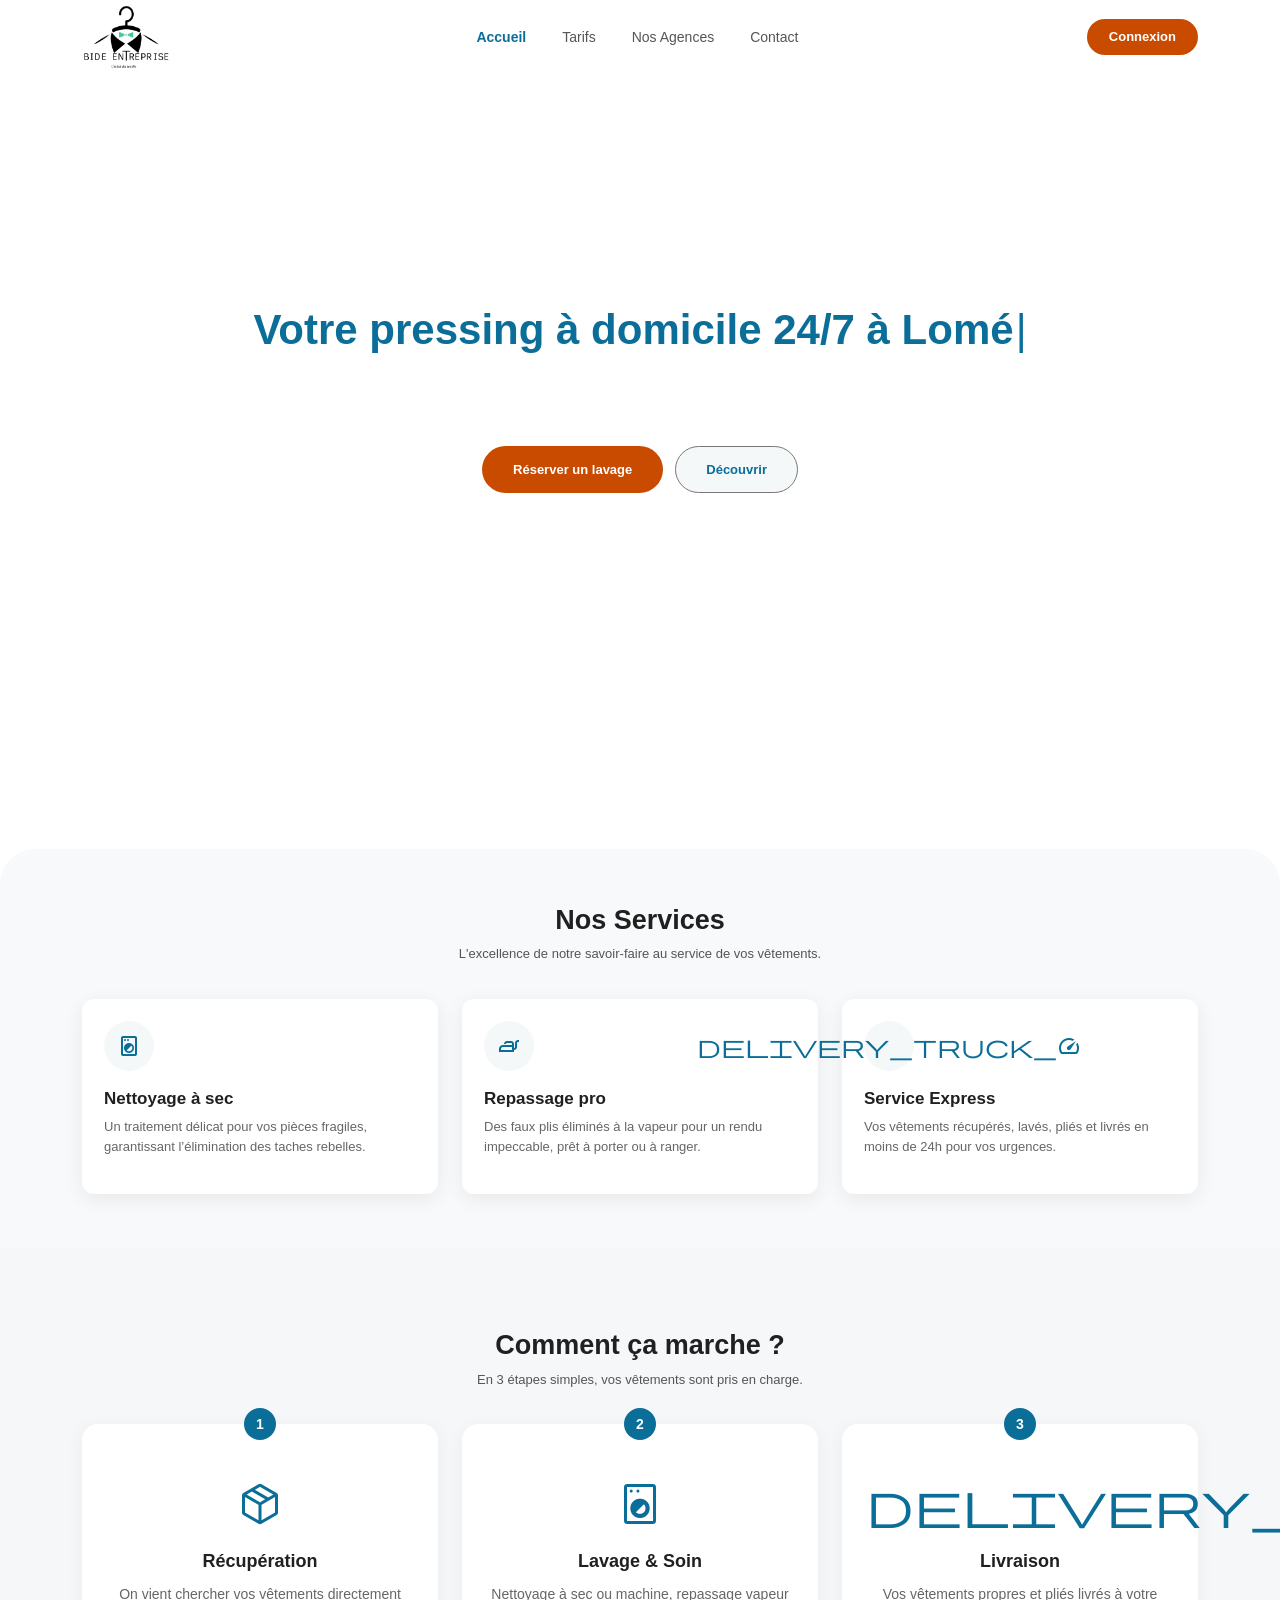
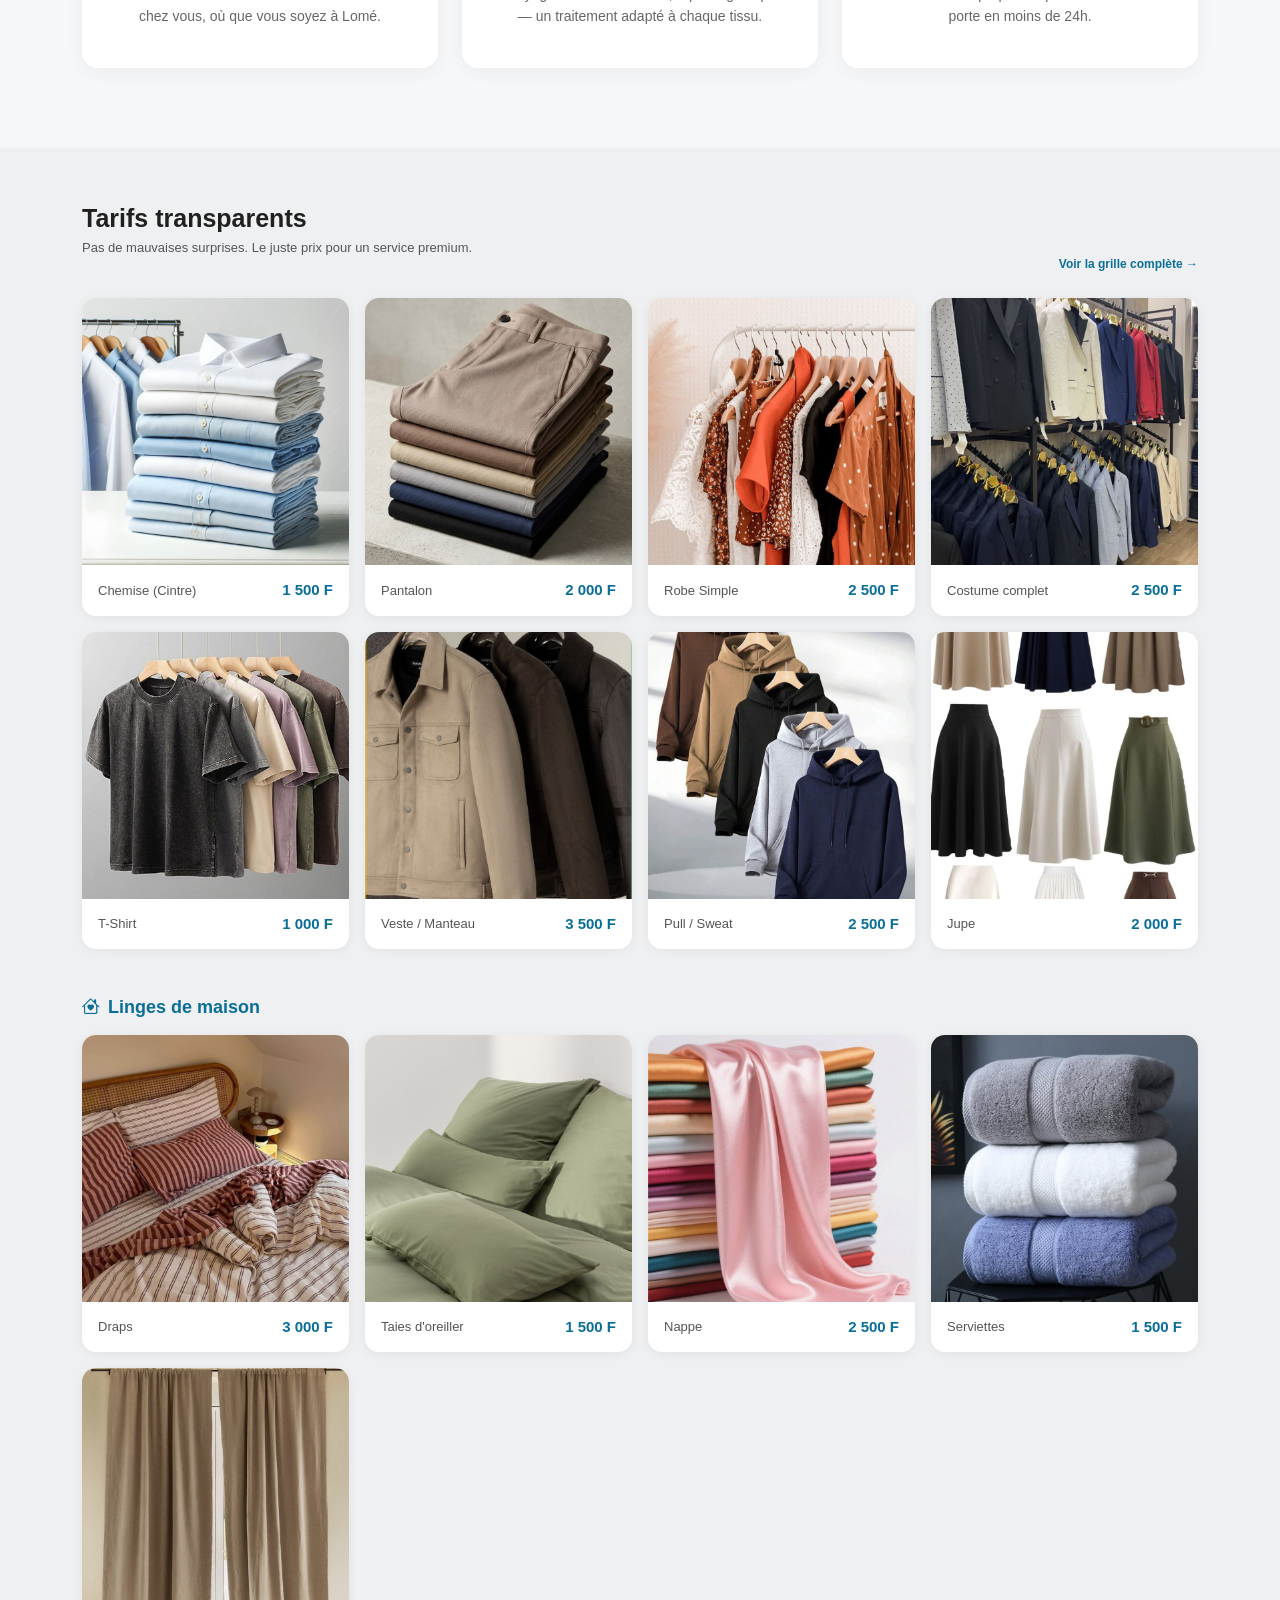
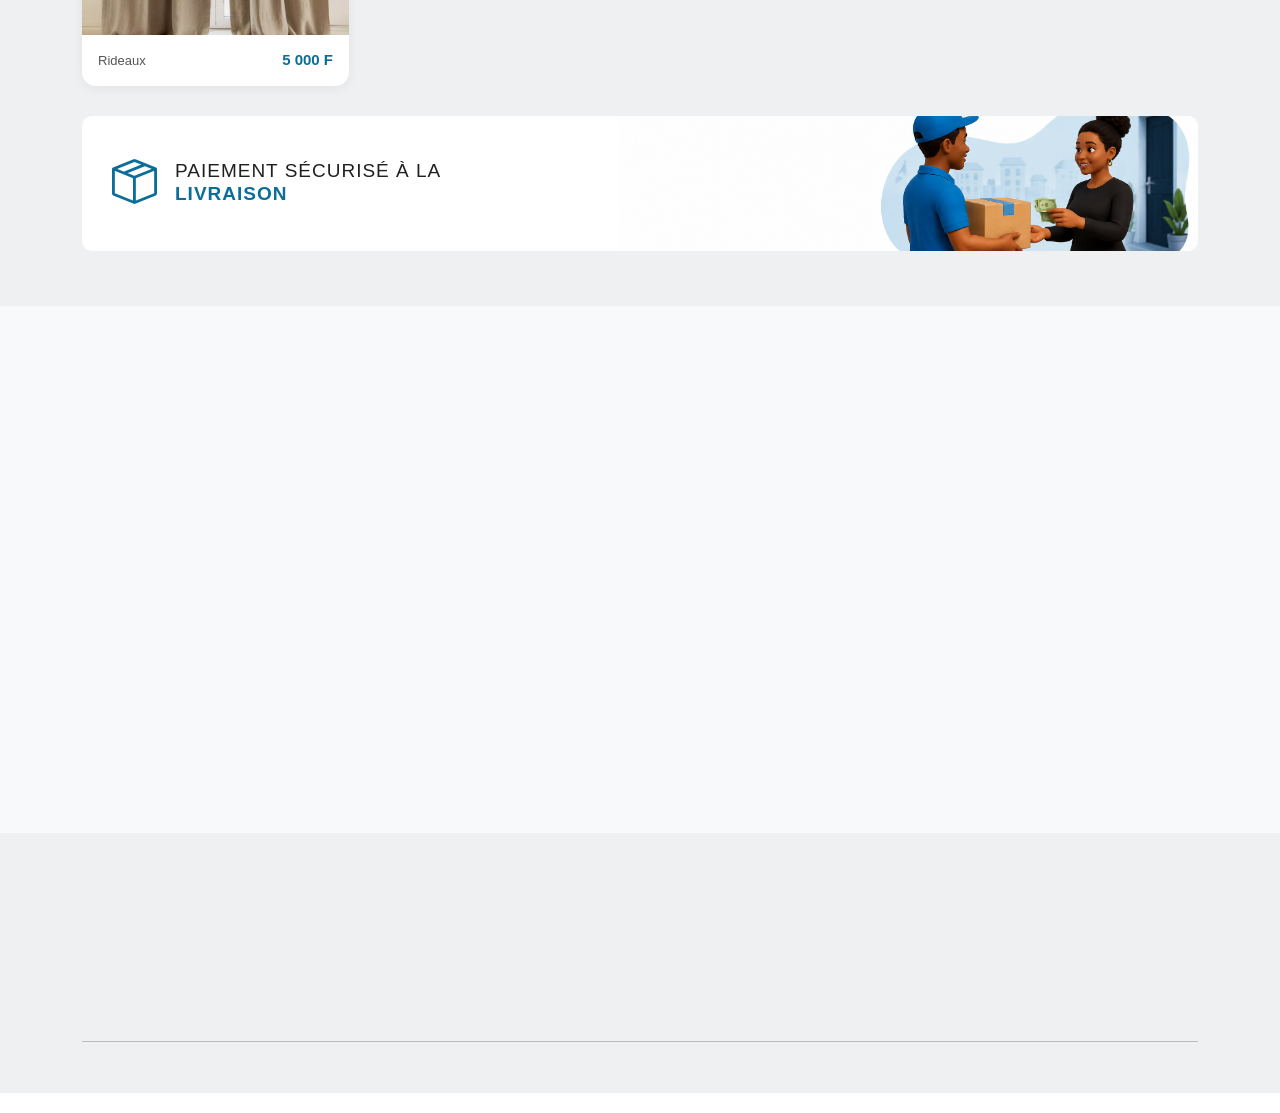
==== commit 5a05176e: "Modifications de quelques infos sur le site vitrine" ====
--- a/pages/index.html
+++ b/pages/index.html
@@ -95,14 +95,10 @@
             <!-- Partie droite -->
             <div class="navbar-right d-flex align-items-center gap-3">
 
-                <a href="#" class="btn-reserver">
-                    Réserver
+                <a href="login.html" class="btn-reserver">
+                    Connexion
                 </a>
 
-                <div class="profile">
-                    <img src="images/avatar.jpg" alt="Profil">
-                    <i class="bi bi-chevron-down"></i>
-                </div>
 
             </div>
 
@@ -369,8 +365,8 @@
                         <img src="../assets/costume.jpg" alt="Costume">
                     </div>
                     <div class="price-card-info">
-                        <span>Costume (2 pcs)</span>
-                        <strong>5 000 F</strong>
+                        <span>Costume complet</span>
+                        <strong>2 500 F</strong>
                     </div>
                 </div>
             </div>
--- a/css/nav-bar.css
+++ b/css/nav-bar.css
@@ -52,24 +52,6 @@
 .btn-reserver:active {
     transform: translateY(1px) scale(0.98);
 }
-
-.profile {
-    display: flex;
-    align-items: center;
-    gap: 5px;
-}
-
-.profile img {
-    width: 28px;
-    height: 28px;
-    border-radius: 50%;
-    object-fit: cover;
-}
-
-.profile i {
-    font-size: 10px;
-}
-
 /* ---- Smooth scroll ---- */
 html {
     scroll-behavior: smooth;
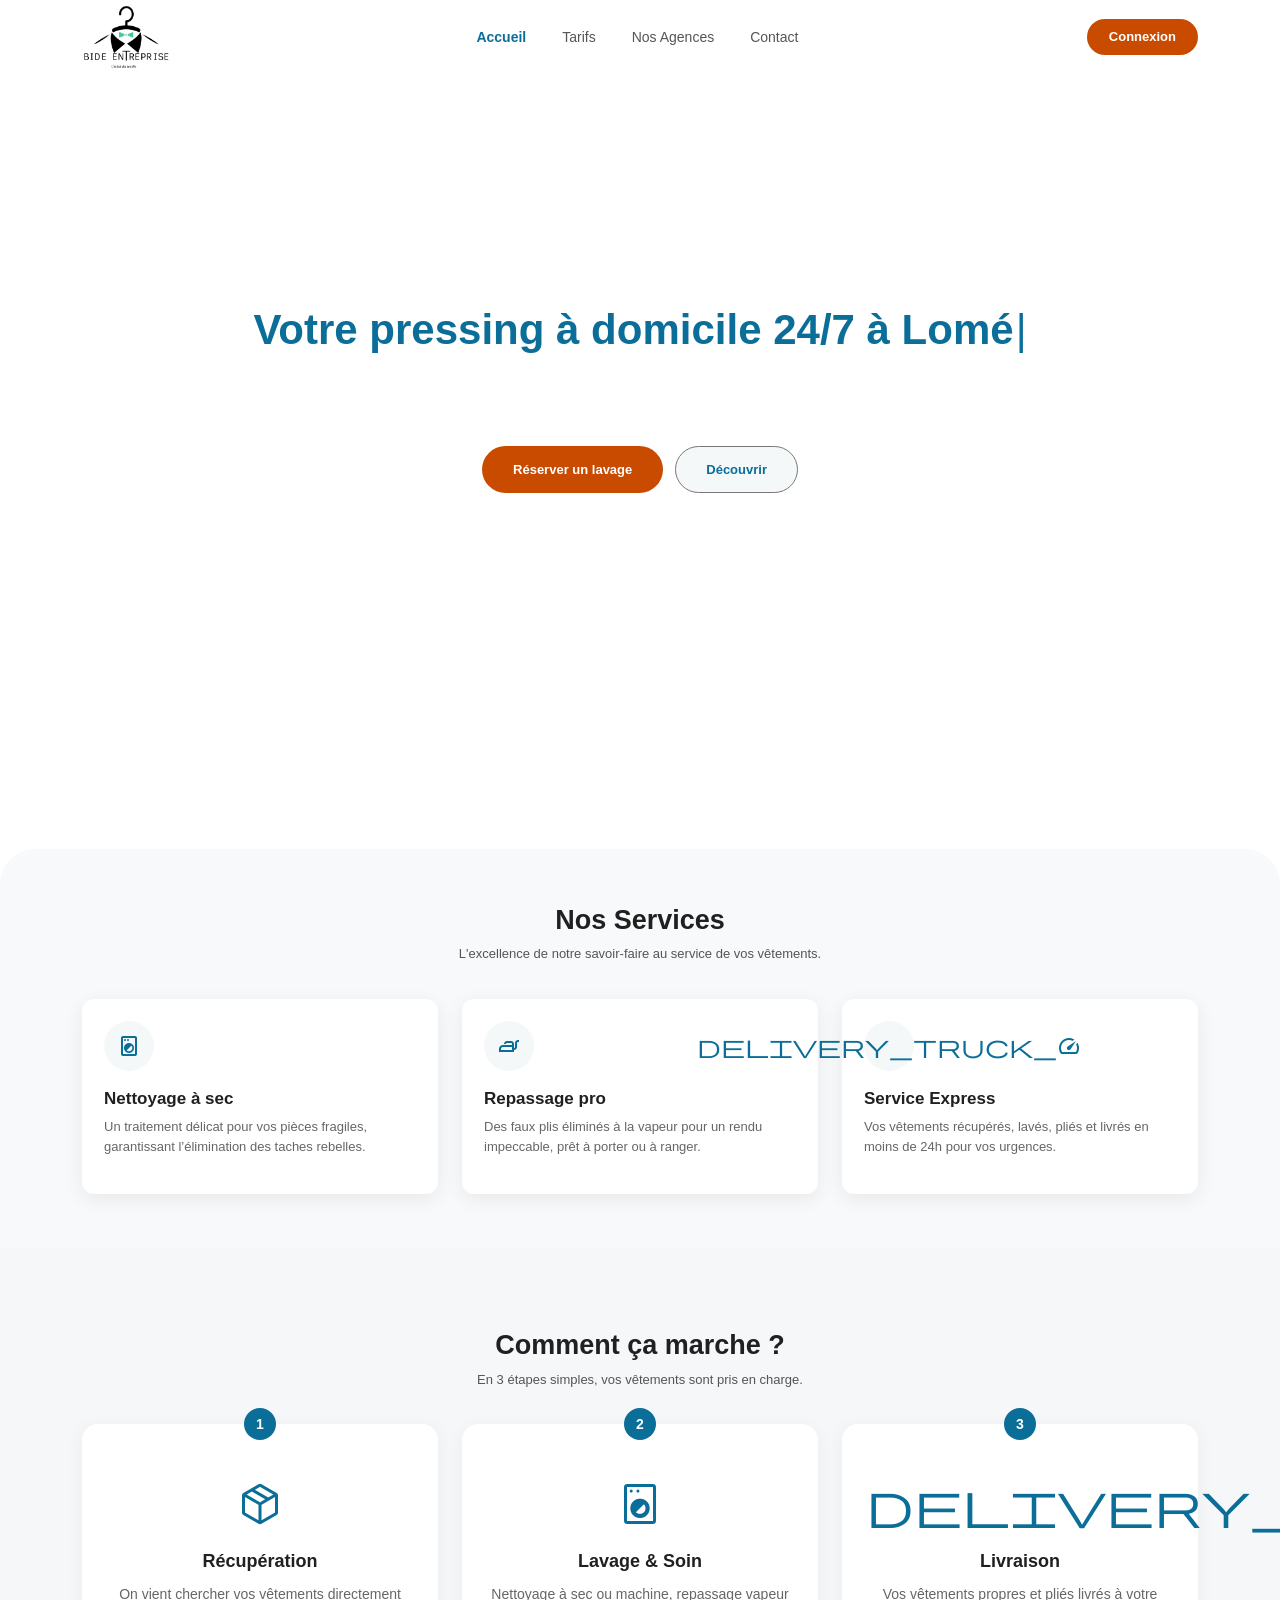
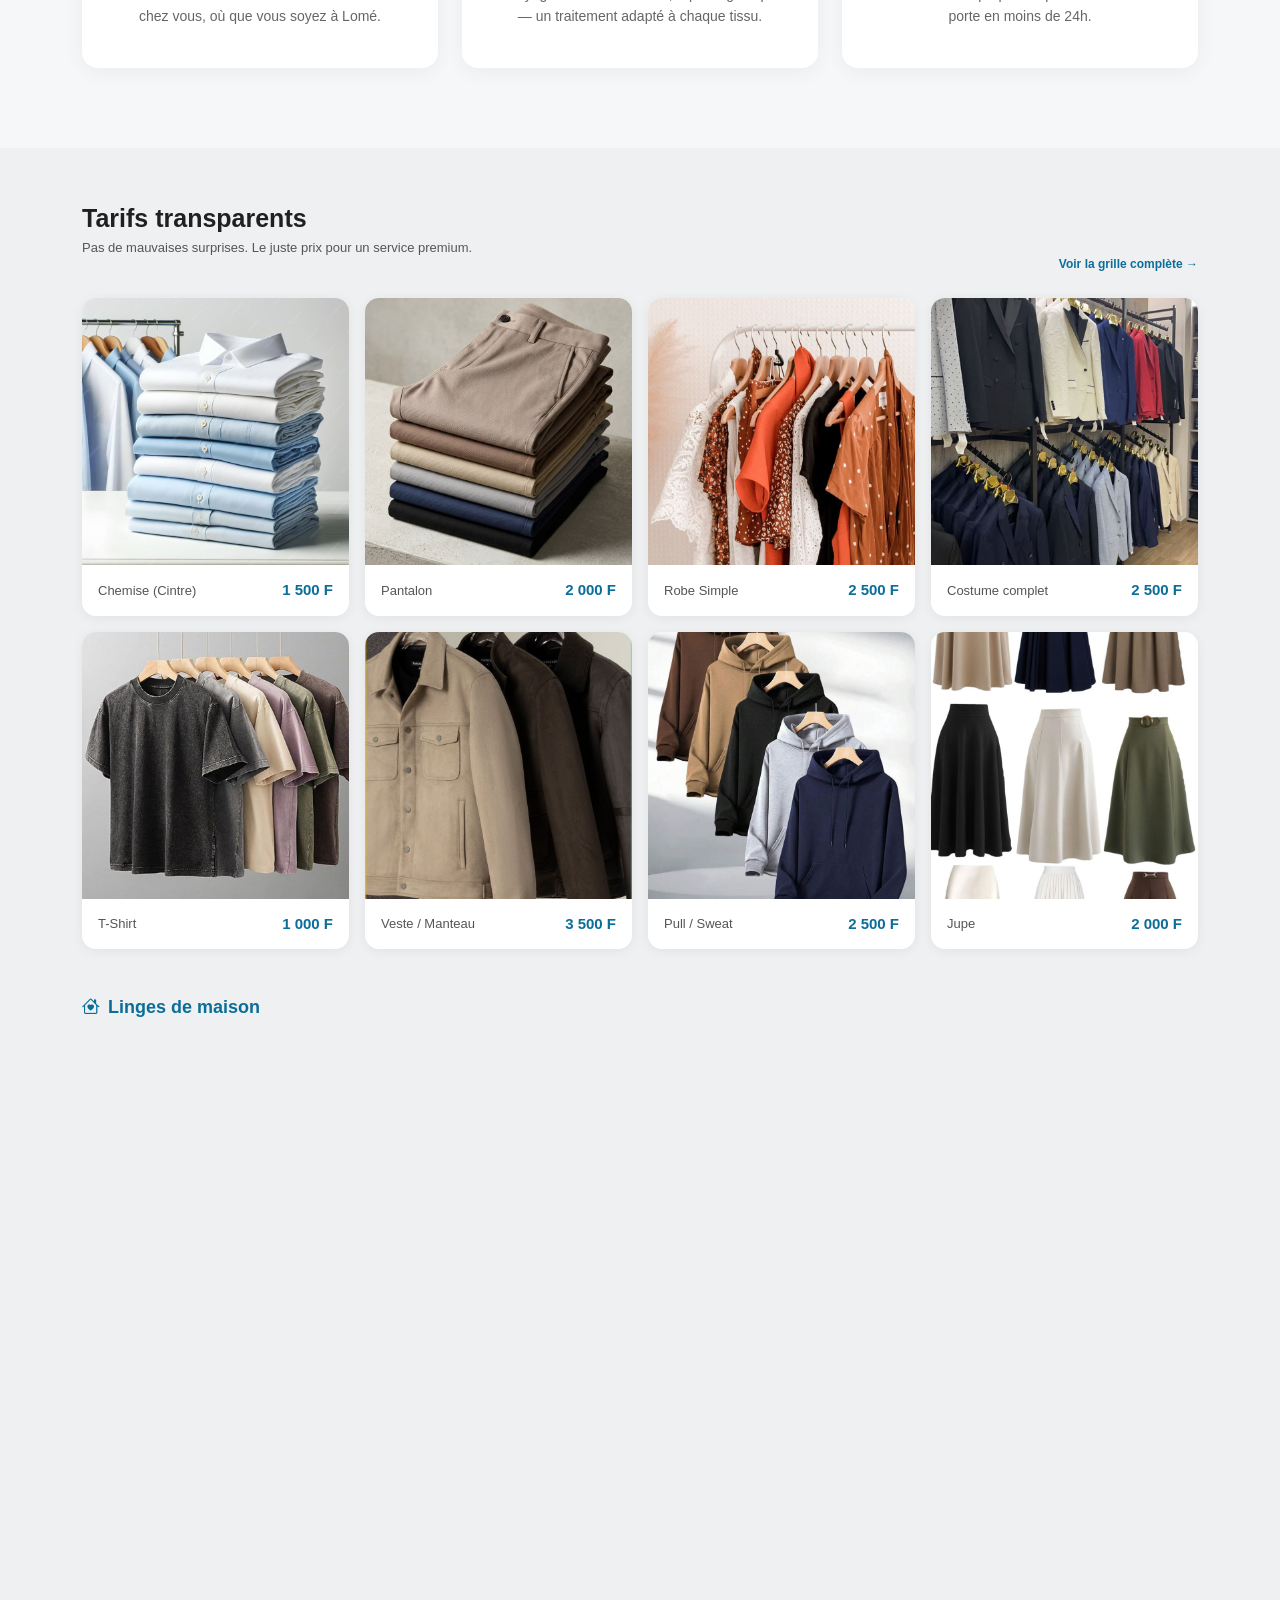
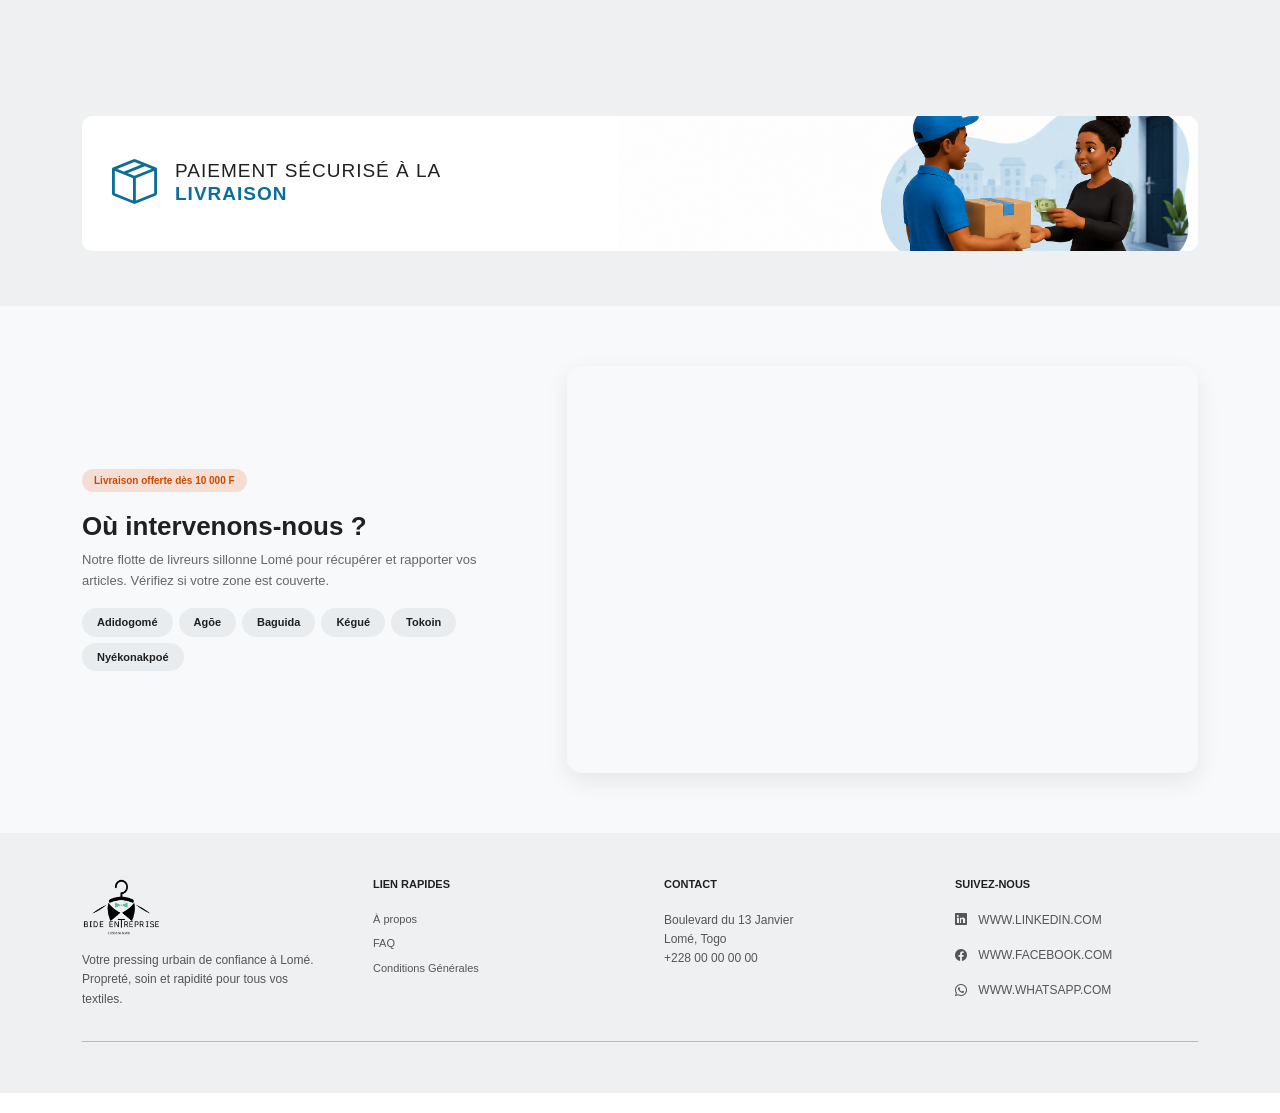
==== commit 1dad9659: "l' espace client" ====
--- a/pages/index.html
+++ b/pages/index.html
@@ -22,15 +22,10 @@
 
     <!-- Bootstrap -->
     <link
-        href="https://cdn.jsdelivr.net/npm/bootstrap@5.3.3/dist/css/bootstrap.min.css"
-        rel="stylesheet"
-    >
+        href="https://cdn.jsdelivr.net/npm/bootstrap@5.3.3/dist/css/bootstrap.min.css" rel="stylesheet">
 
     <!-- Bootstrap Icons -->
-    <link
-        rel="stylesheet"
-        href="https://cdn.jsdelivr.net/npm/bootstrap-icons@1.11.3/font/bootstrap-icons.min.css"
-    >
+    <link rel="stylesheet" href="https://cdn.jsdelivr.net/npm/bootstrap-icons@1.11.3/font/bootstrap-icons.min.css">
 
     <!-- CSS personnalisé -->
     <link rel="stylesheet" href="../css/vitrine.css"> 
@@ -699,4 +694,4 @@
 <script src="../js/animations.js" defer></script>
 
 </body>
-</html>+</html>
--- a/css/nav-bar.css
+++ b/css/nav-bar.css
@@ -69,5 +69,41 @@
         padding: 16px;
         box-shadow: 0 8px 32px rgba(0, 0, 0, 0.1);
     }
+}
 
+/* Sidebar */
+.sidebar {
+    width: 250px;
+    min-height: 100vh;
+    flex-shrink: 0;
 }
+
+.sidebar .nav-link {
+    color: #adb5bd;
+    padding: 12px 15px;
+    margin-bottom: 5px;
+    border-radius: 8px;
+    transition: 0.2s;
+}
+
+.sidebar .nav-link:hover {
+    color: #fff;
+    background: rgba(255, 255, 255, 0.08);
+}
+
+.sidebar .nav-link.active {
+    color: #fff;
+    background: #0d6efd;
+}
+
+/* Contenu */
+.main-content {
+    min-width: 0;
+}
+
+/* Mobile */
+@media (max-width: 768px) {
+    .sidebar {
+        display: none;
+    }
+}
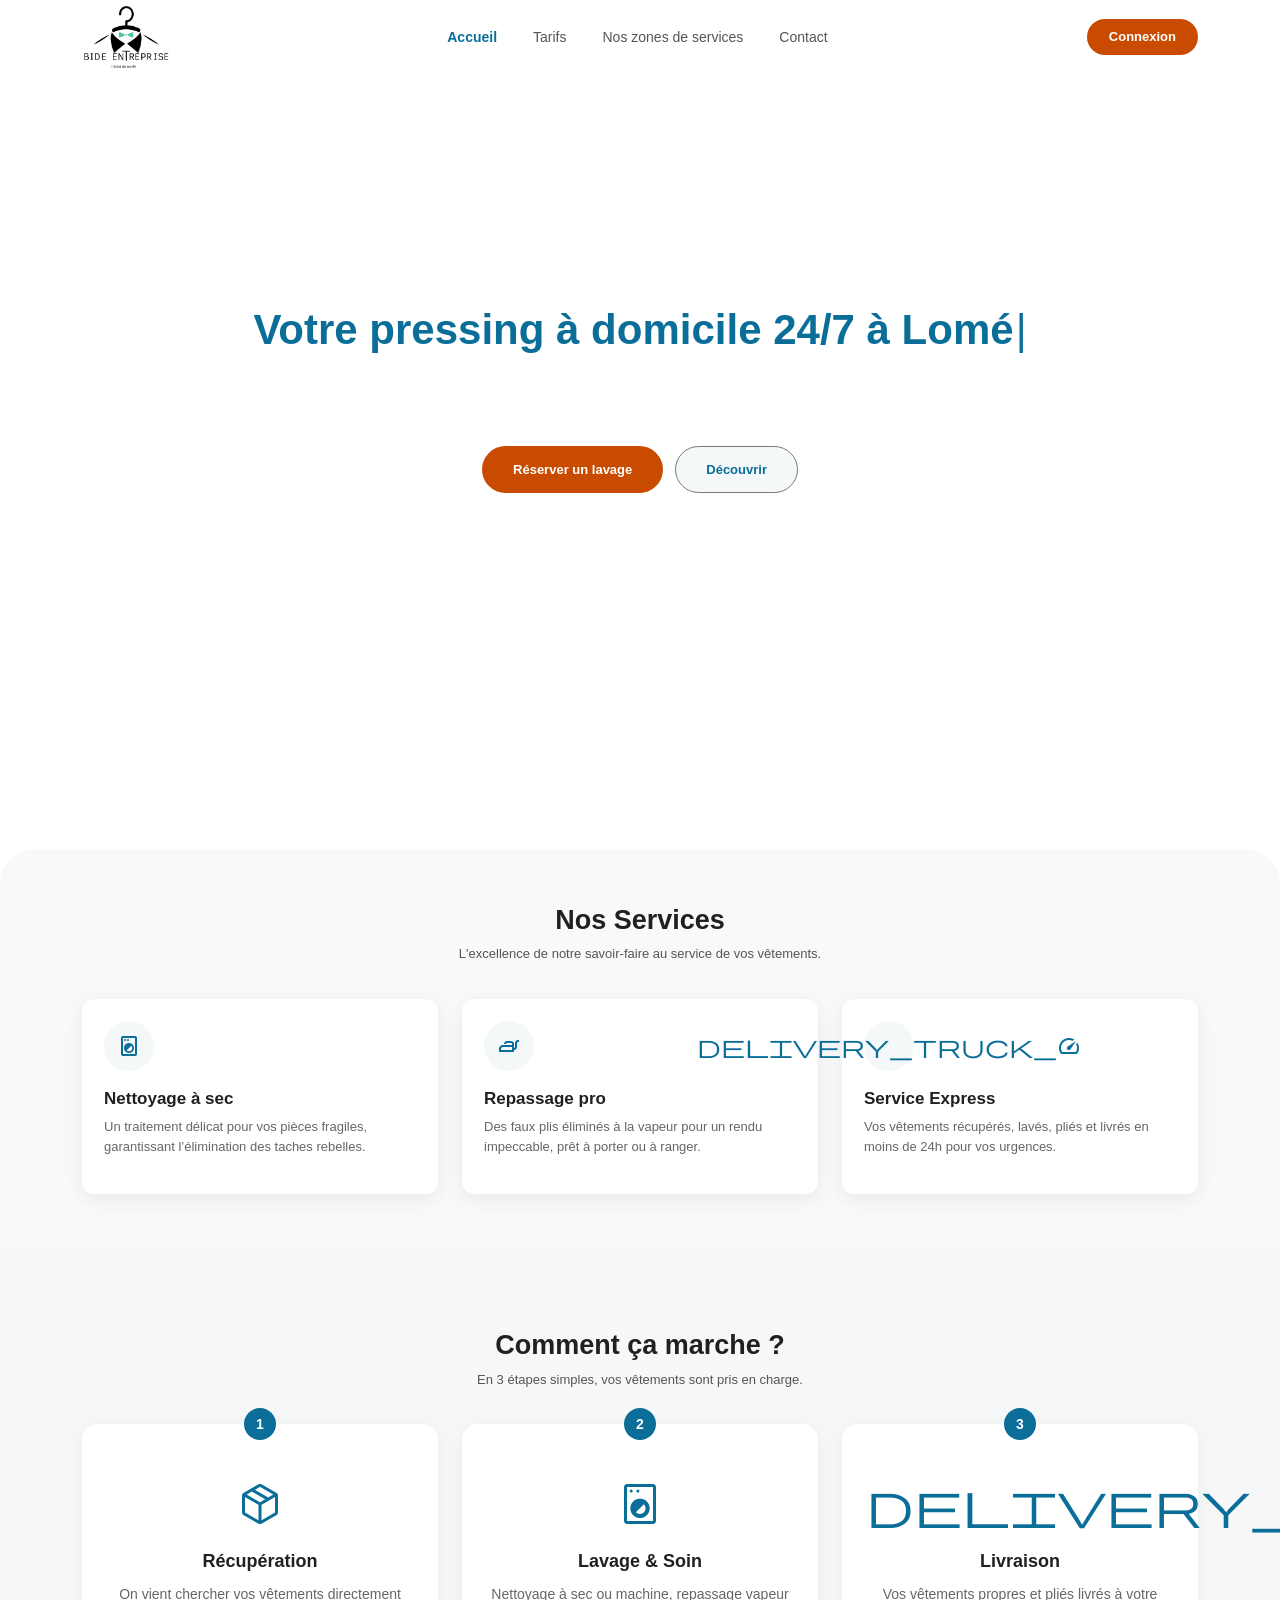
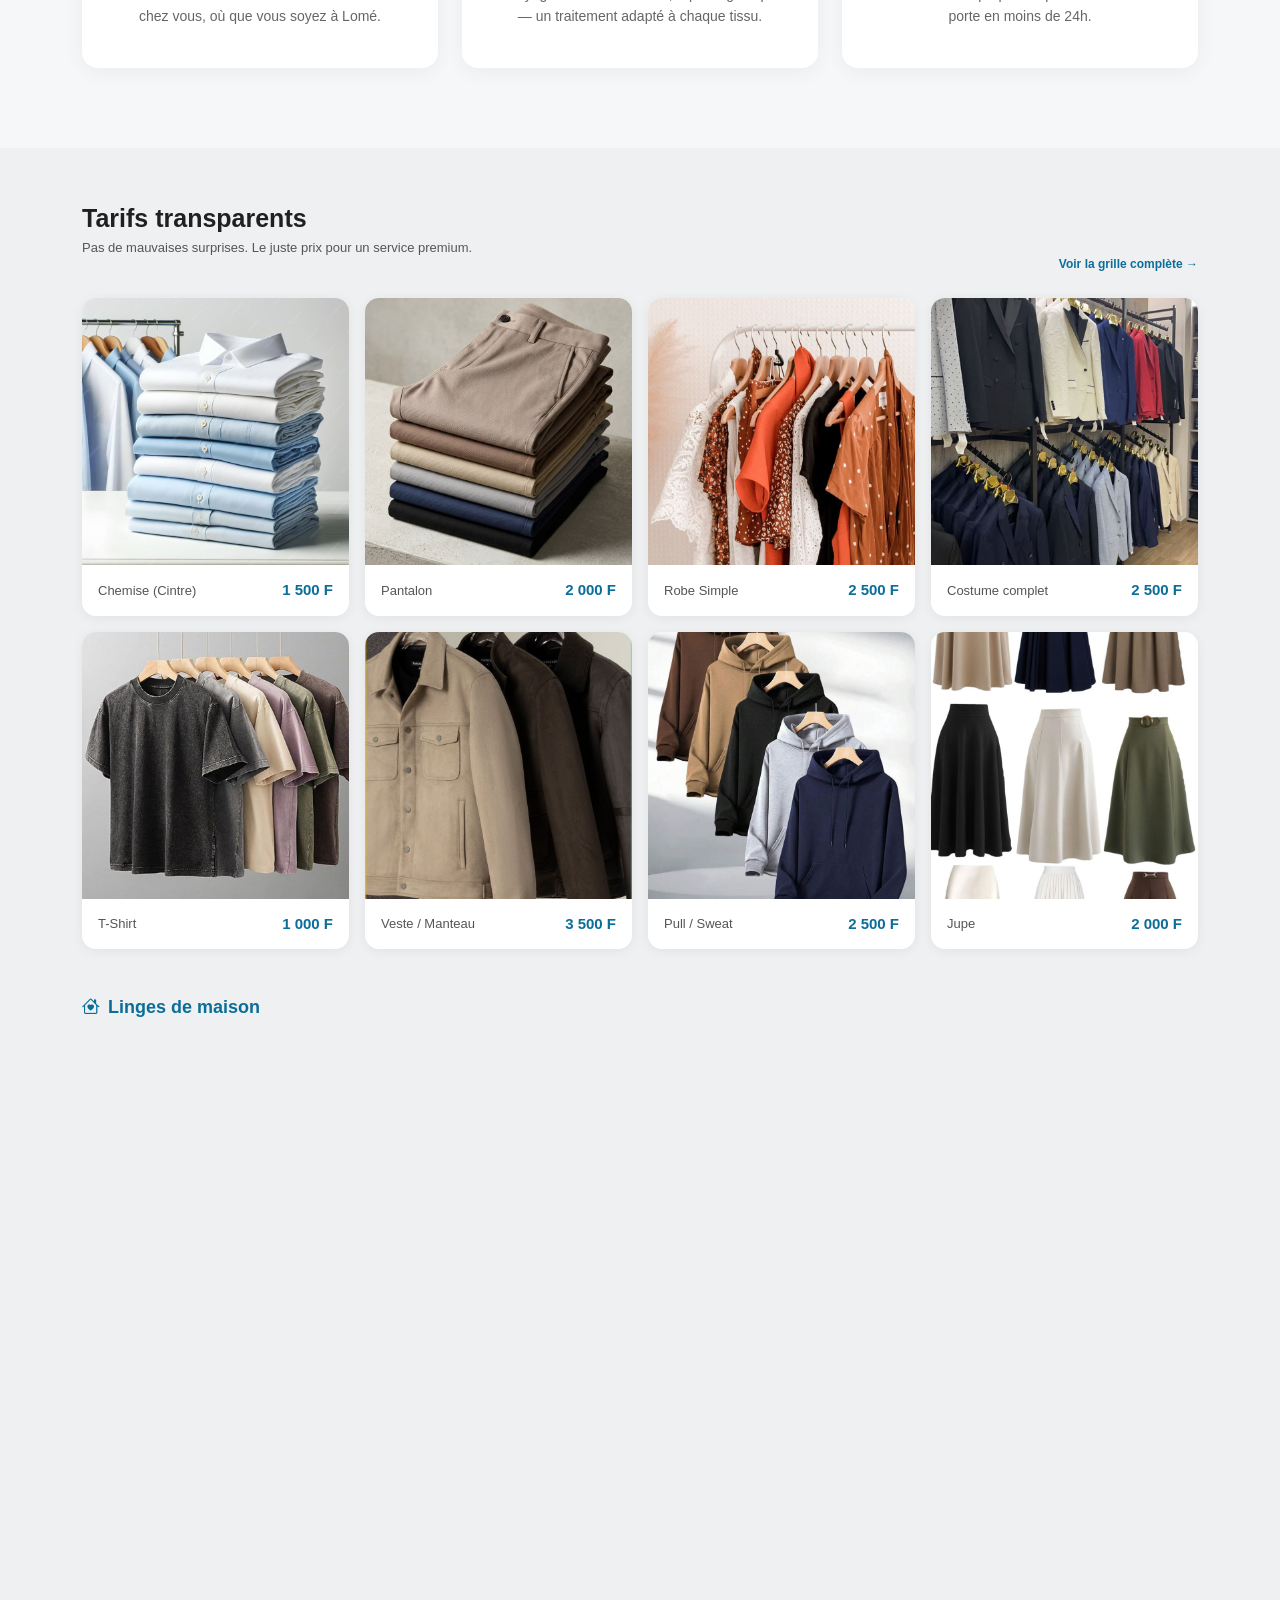
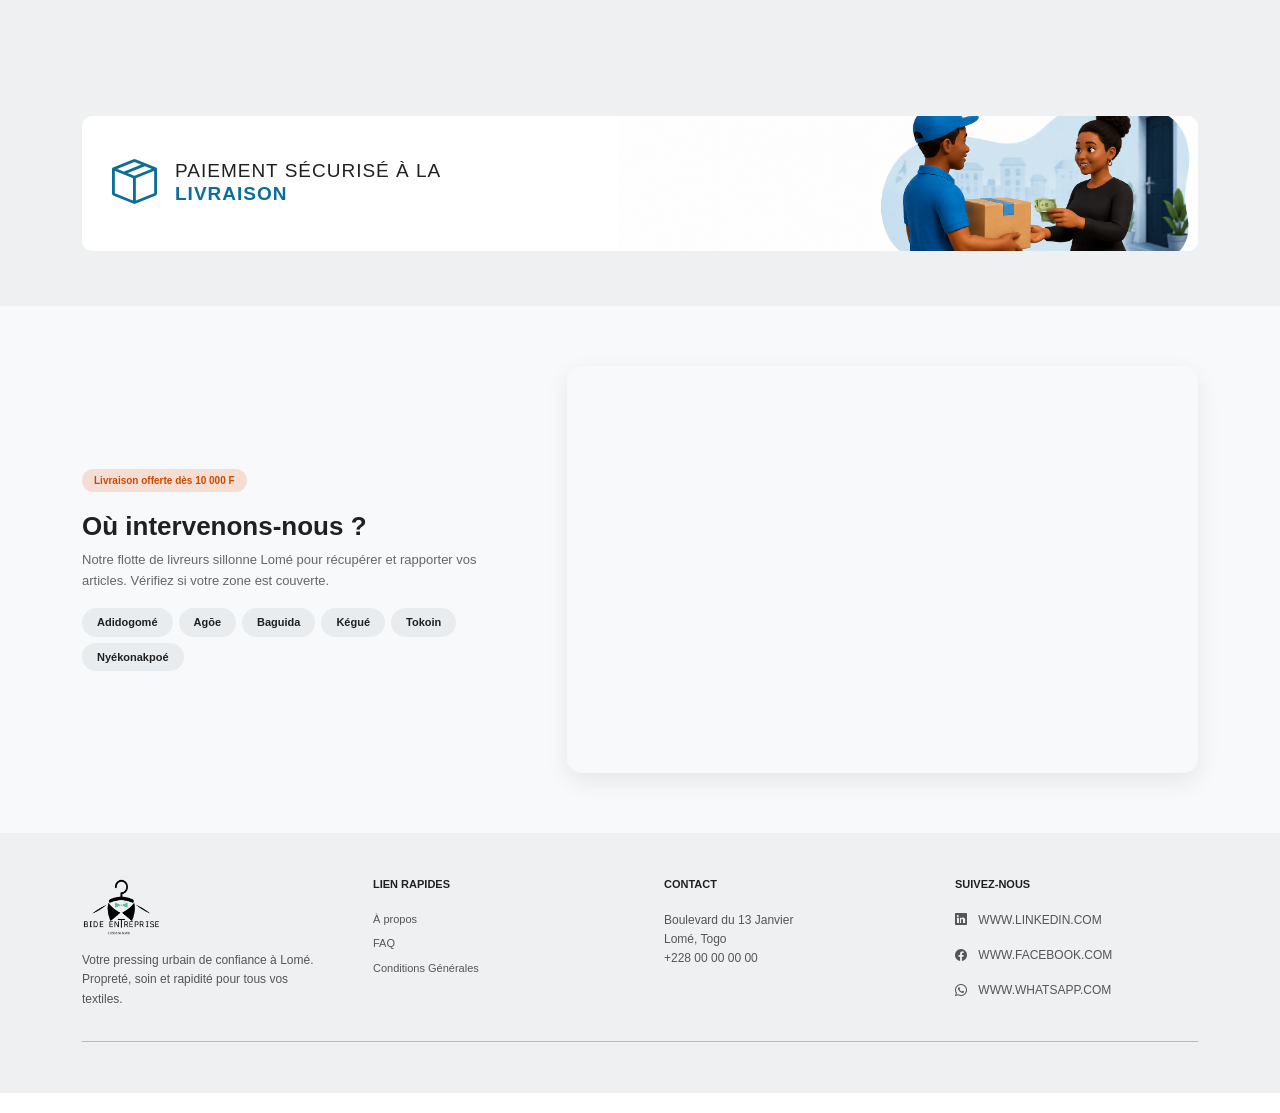
==== commit b32d3fd6: "Corrections des redirections de page" ====
--- a/pages/index.html
+++ b/pages/index.html
@@ -75,7 +75,7 @@
 
                 <li class="nav-item">
                     <a class="nav-link" href="#agences">
-                        Nos Agences
+                        Nos zones de services
                     </a>
                 </li>
 
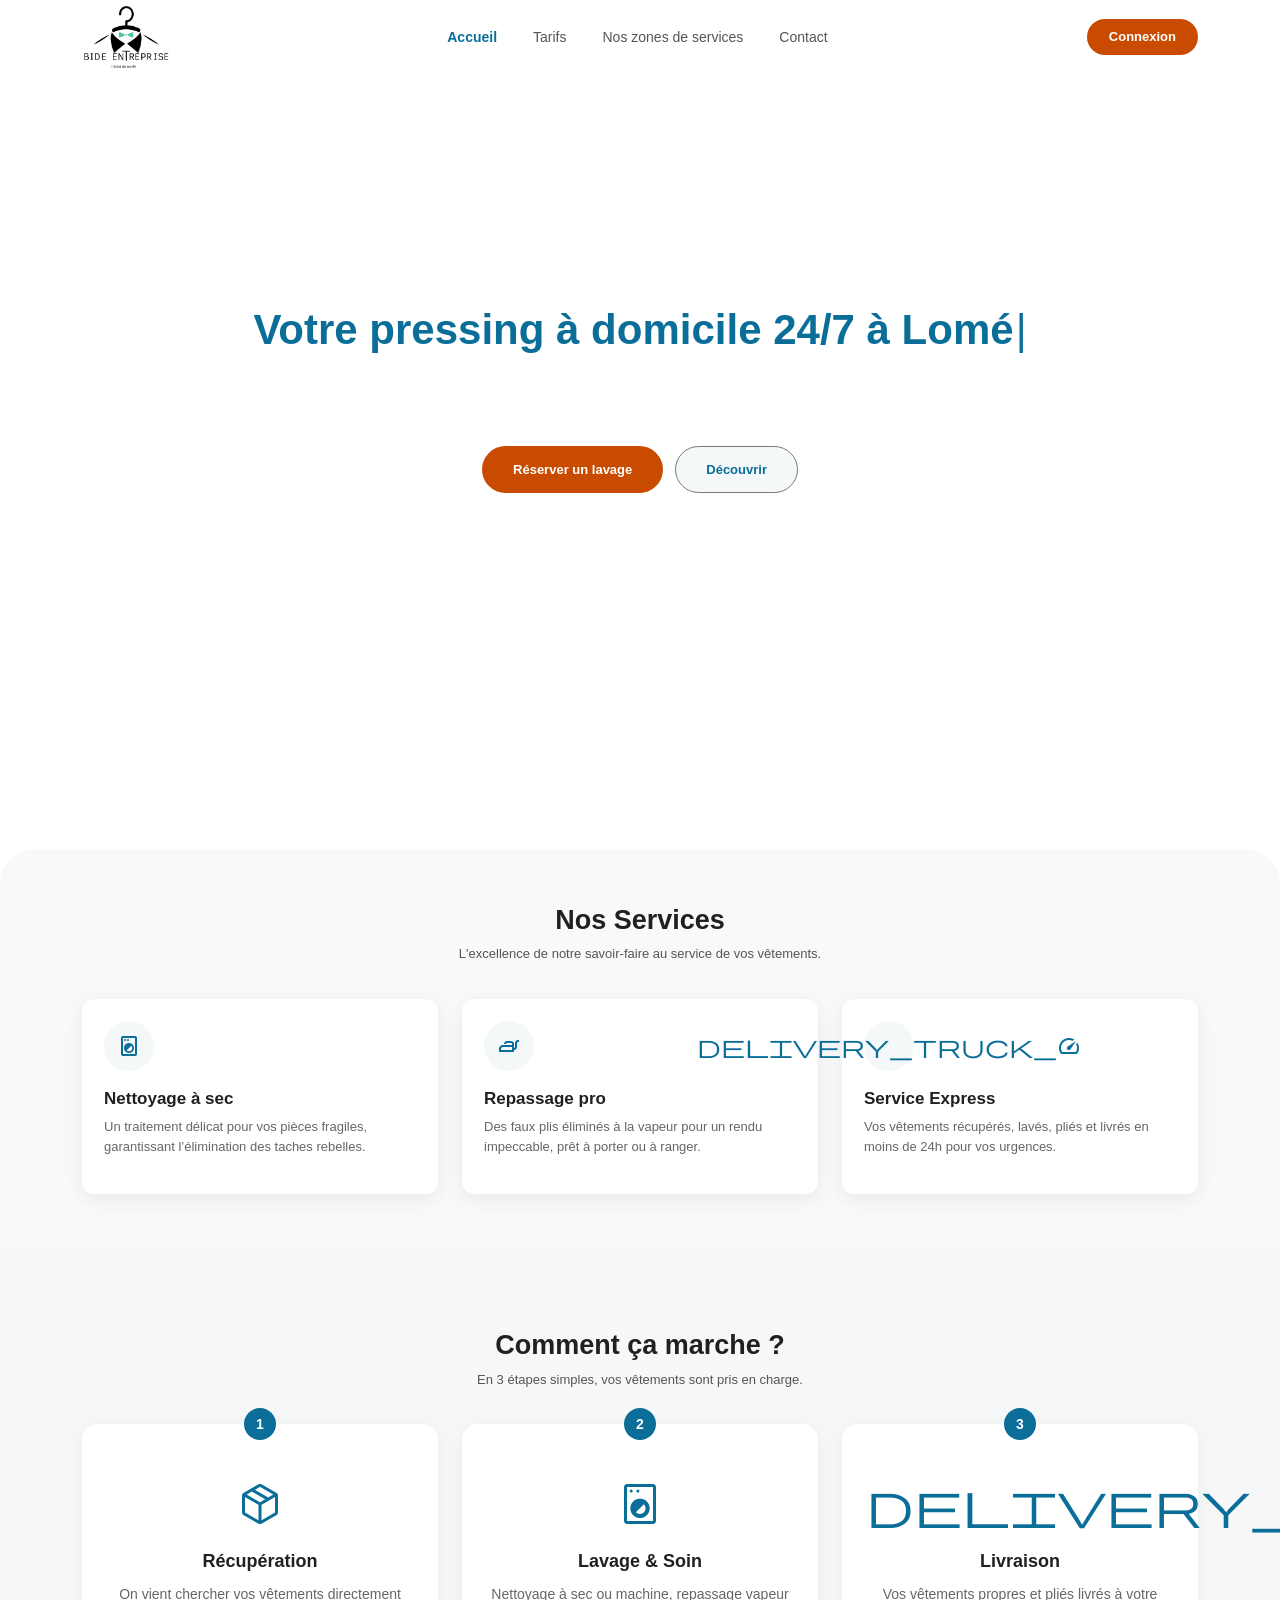
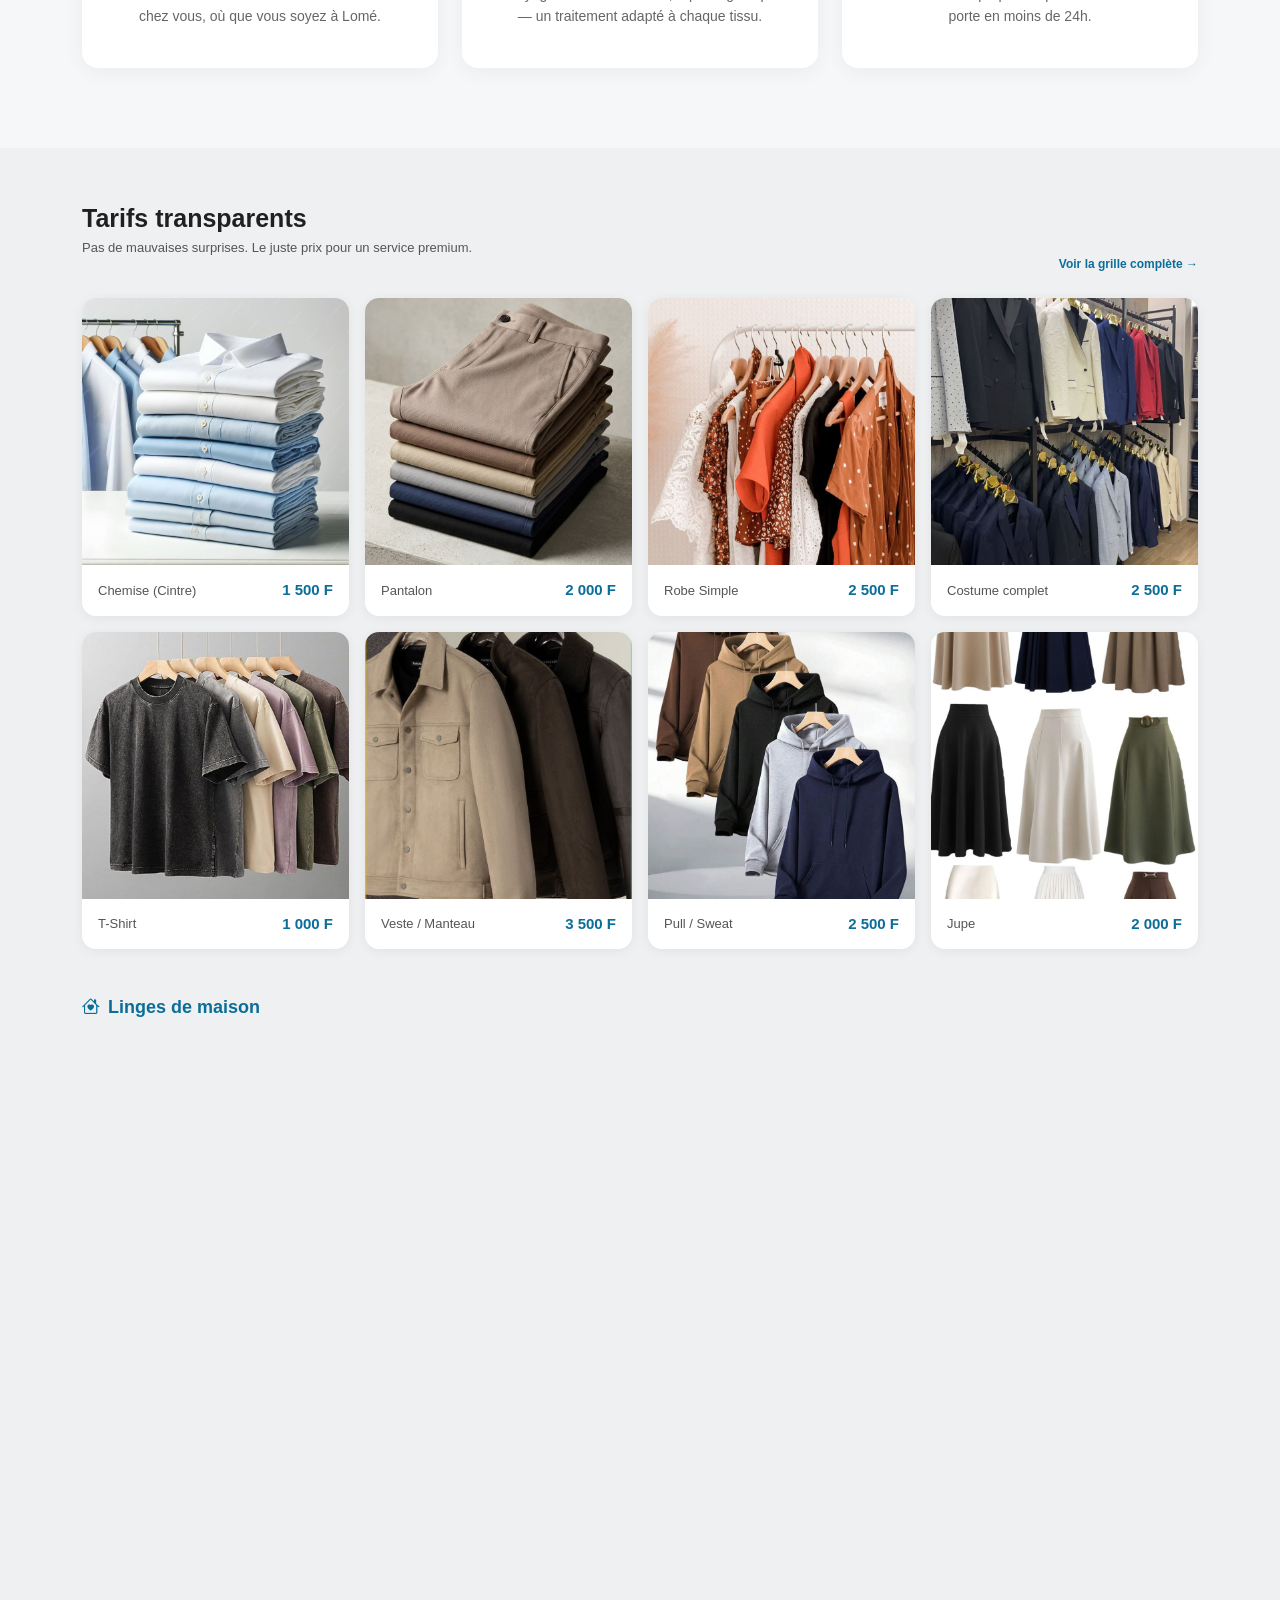
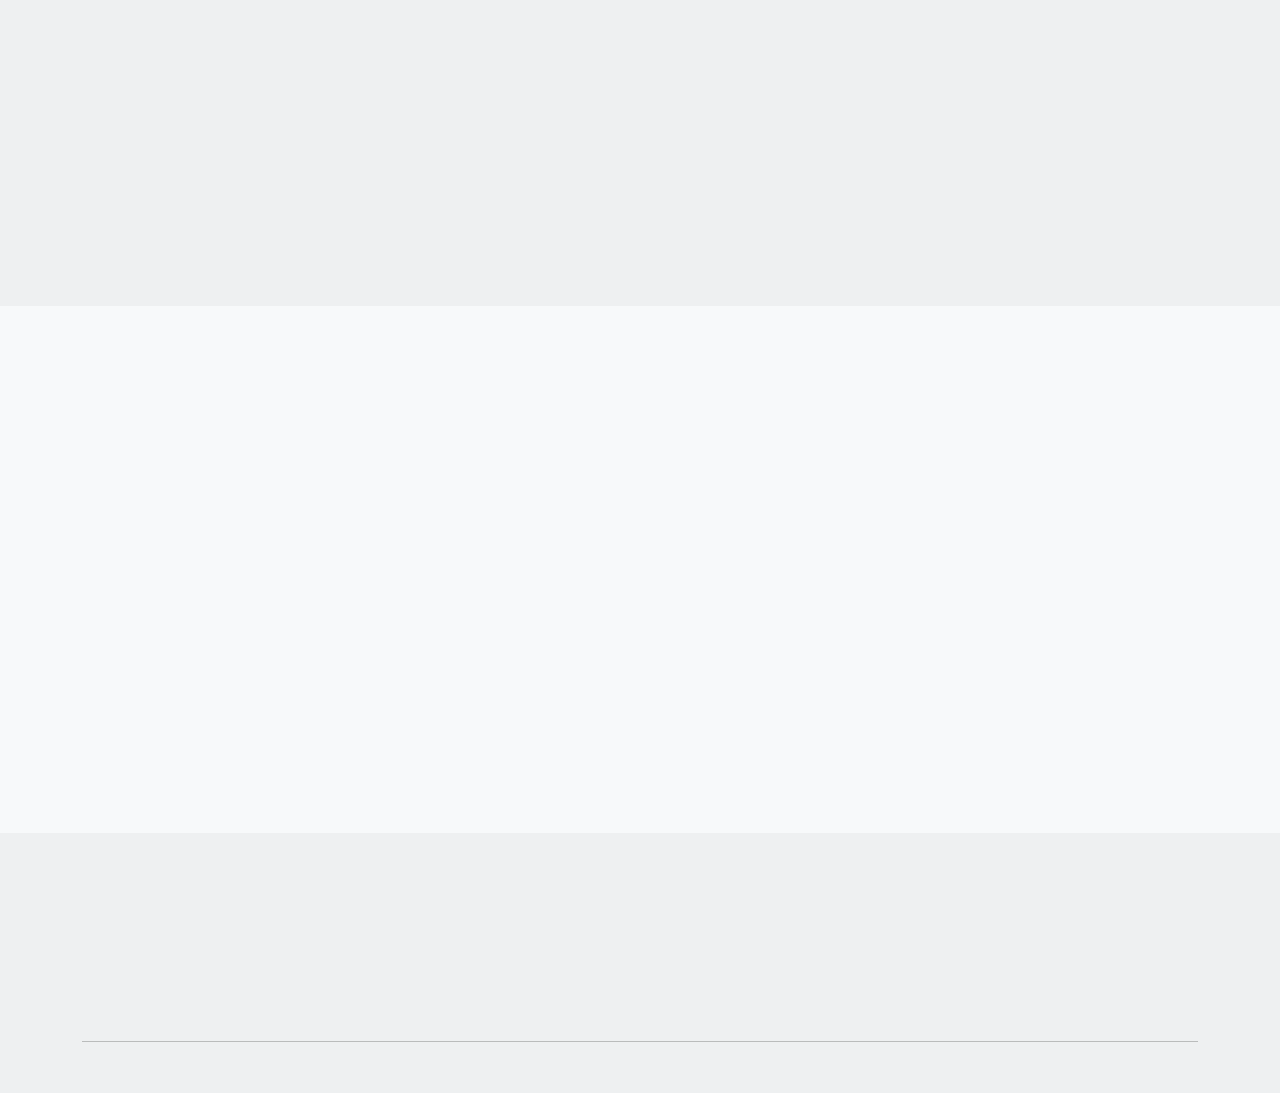
==== commit e78ffb48: "boutons Hero avec liens, favicon" ====
--- a/pages/index.html
+++ b/pages/index.html
@@ -12,7 +12,7 @@
     <meta property="og:type" content="website">
     <meta name="theme-color" content="#0B6E99">
 
-    <link rel="icon" href="../assets/logo.png" type="image/png">
+    <link rel="icon" href="../assets/favicon.png" type="image/png">
 
     <!-- Fonts -->
     <link rel="preconnect" href="https://fonts.googleapis.com">
@@ -128,11 +128,11 @@
 
         <div class="hero-buttons">
 
-            <a href="#" class="btn btn-primary-custom">
+            <a href="pages/register.html" class="btn btn-primary-custom">
                 Réserver un lavage
             </a>
 
-            <a href="#" class="btn btn-outline-custom">
+            <a href="#tarifs" class="btn btn-outline-custom">
                 Découvrir
             </a>
 
